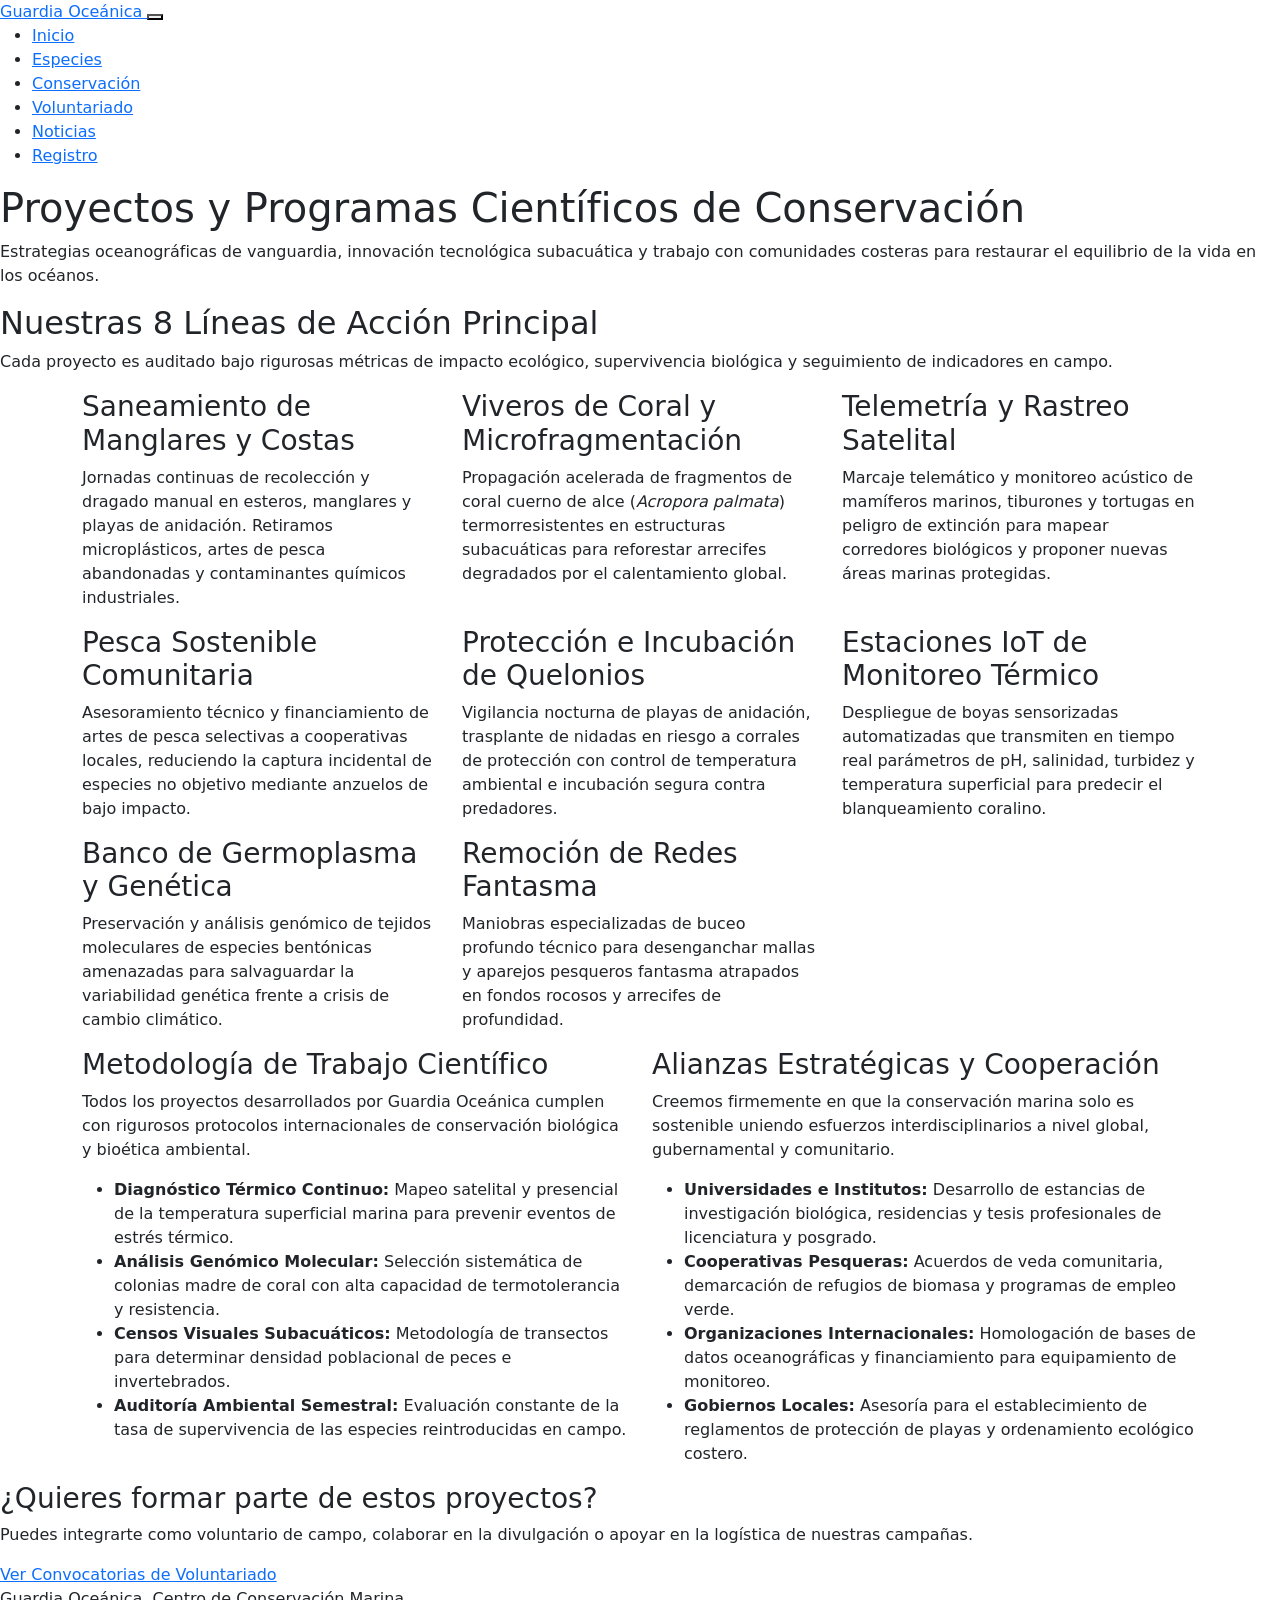
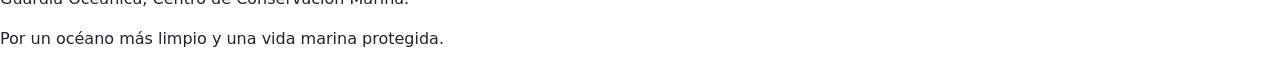
==== conservacion.html @ fd7225d6 "se agregaron las imágenes faltantes, se le dio estilos a la pagina de contacto y se agregaron los ht" ====
<!DOCTYPE html>
<html lang="es">
    <head>
        <meta charset="UTF-8">
        <meta name="viewport" content="width=device-width, initial-scale=1">
        <title>Guardia Oceánica | Proyectos de Conservación</title>
        <link href="css/style3.css" rel="stylesheet">
        <link href="https://cdn.jsdelivr.net/npm/bootstrap@5.3.8/dist/css/bootstrap.min.css" rel="stylesheet">
    </head>
    <body>

        <nav class="barra-navegacion">
            <div class="contenedor-navegacion">
                <a class="enlace-marca-sitio" href="index.html">
                    Guardia Oceánica
                </a>

                <button class="boton-abrir-menu" type="button" aria-label="Abrir menú de navegación">
                    <span class="icono-menu-navegacion"></span>
                </button>

                <div class="contenedor-menu-navegacion" id="menuNavegacion">
                    <ul class="lista-enlaces-navegacion">
                        <li class="elemento-lista-navegacion">
                            <a class="enlace-navegacion" href="index.html">Inicio</a>
                        </li>
                        <li class="elemento-lista-navegacion">
                            <a class="enlace-navegacion" href="especies.html">Especies</a>
                        </li>
                        <li class="elemento-lista-navegacion">
                            <a class="enlace-navegacion" href="conservacion.html" aria-current="page">Conservación</a>
                        </li>
                        <li class="elemento-lista-navegacion">
                            <a class="enlace-navegacion" href="voluntariado.html">Voluntariado</a>
                        </li>
                        <li class="elemento-lista-navegacion">
                            <a class="enlace-navegacion" href="noticias.html">Noticias</a>
                        </li>
                        <li class="elemento-lista-navegacion">
                            <a class="enlace-navegacion" href="contacto.html">Registro</a>
                        </li>
                    </ul>
                </div>
            </div>
        </nav>

        <header class="cabecera-pagina">
            <div class="contenedor-cabecera">
                <h1 class="titulo-pagina">
                    Proyectos y Programas Científicos de Conservación
                </h1>
                <p class="descripcion-pagina">
                    Estrategias oceanográficas de vanguardia, innovación tecnológica subacuática y trabajo con comunidades costeras para restaurar el equilibrio de la vida en los océanos.
                </p>
            </div>
        </header>

        <main class="contenido-principal">
            <div class="contenedor-contenido">
                <section class="seccion-lineas-accion">
                    <h2 class="titulo-lineas-accion">
                        Nuestras 8 Líneas de Acción Principal
                    </h2>
                    <p class="descripcion-lineas-accion">
                        Cada proyecto es auditado bajo rigurosas métricas de impacto ecológico, supervivencia biológica y seguimiento de indicadores en campo.
                    </p>

                    <div class="container">
                        <div class="rejilla-proyectos-conservacion row">

                            <div class="elemento-rejilla-proyectos col-12 col-md-6 col-lg-4">
                                <article class="tarjeta-proyecto-conservacion">
                                    <div class="contenido-tarjeta-proyecto">
                                        <h3 class="titulo-proyecto-conservacion">
                                            Saneamiento de Manglares y Costas
                                        </h3>
                                        <p class="descripcion-proyecto-conservacion">
                                            Jornadas continuas de recolección y dragado manual en esteros, manglares y playas de anidación. Retiramos microplásticos, artes de pesca abandonadas y contaminantes químicos industriales.
                                        </p>
                                    </div>
                                </article>
                            </div>

                            <div class="elemento-rejilla-proyectos col-12 col-md-6 col-lg-4">
                                <article class="tarjeta-proyecto-conservacion">
                                    <div class="contenido-tarjeta-proyecto">
                                        <h3 class="titulo-proyecto-conservacion">
                                            Viveros de Coral y Microfragmentación
                                        </h3>
                                        <p class="descripcion-proyecto-conservacion">
                                            Propagación acelerada de fragmentos de coral cuerno de alce (<em>Acropora palmata</em>) termorresistentes en estructuras subacuáticas para reforestar arrecifes degradados por el calentamiento global.
                                        </p>
                                    </div>
                                </article>
                            </div>

                            <div class="elemento-rejilla-proyectos col-12 col-md-6 col-lg-4">
                                <article class="tarjeta-proyecto-conservacion">
                                    <div class="contenido-tarjeta-proyecto">
                                        <h3 class="titulo-proyecto-conservacion">
                                            Telemetría y Rastreo Satelital
                                        </h3>
                                        <p class="descripcion-proyecto-conservacion">
                                            Marcaje telemático y monitoreo acústico de mamíferos marinos, tiburones y tortugas en peligro de extinción para mapear corredores biológicos y proponer nuevas áreas marinas protegidas.
                                        </p>
                                    </div>
                                </article>
                            </div>

                            <div class="elemento-rejilla-proyectos col-12 col-md-6 col-lg-4">
                                <article class="tarjeta-proyecto-conservacion">
                                    <div class="contenido-tarjeta-proyecto">
                                        <h3 class="titulo-proyecto-conservacion">
                                            Pesca Sostenible Comunitaria
                                        </h3>
                                        <p class="descripcion-proyecto-conservacion">
                                            Asesoramiento técnico y financiamiento de artes de pesca selectivas a cooperativas locales, reduciendo la captura incidental de especies no objetivo mediante anzuelos de bajo impacto.
                                        </p>
                                    </div>
                                </article>
                            </div>

                            <div class="elemento-rejilla-proyectos col-12 col-md-6 col-lg-4">
                                <article class="tarjeta-proyecto-conservacion">
                                    <div class="contenido-tarjeta-proyecto">
                                        <h3 class="titulo-proyecto-conservacion">
                                            Protección e Incubación de Quelonios
                                        </h3>
                                        <p class="descripcion-proyecto-conservacion">
                                            Vigilancia nocturna de playas de anidación, trasplante de nidadas en riesgo a corrales de protección con control de temperatura ambiental e incubación segura contra predadores.
                                        </p>
                                    </div>
                                </article>
                            </div>

                            <div class="elemento-rejilla-proyectos col-12 col-md-6 col-lg-4">
                                <article class="tarjeta-proyecto-conservacion">
                                    <div class="contenido-tarjeta-proyecto">
                                        <h3 class="titulo-proyecto-conservacion">
                                            Estaciones IoT de Monitoreo Térmico
                                        </h3>
                                        <p class="descripcion-proyecto-conservacion">
                                            Despliegue de boyas sensorizadas automatizadas que transmiten en tiempo real parámetros de pH, salinidad, turbidez y temperatura superficial para predecir el blanqueamiento coralino.
                                        </p>
                                    </div>
                                </article>
                            </div>

                            <div class="elemento-rejilla-proyectos col-12 col-md-6 col-lg-4">
                                <article class="tarjeta-proyecto-conservacion">
                                    <div class="contenido-tarjeta-proyecto">
                                        <h3 class="titulo-proyecto-conservacion">
                                            Banco de Germoplasma y Genética
                                        </h3>
                                        <p class="descripcion-proyecto-conservacion">
                                            Preservación y análisis genómico de tejidos moleculares de especies bentónicas amenazadas para salvaguardar la variabilidad genética frente a crisis de cambio climático.
                                        </p>
                                    </div>
                                </article>
                            </div>

                            <div class="elemento-rejilla-proyectos col-12 col-md-6 col-lg-4">
                                <article class="tarjeta-proyecto-conservacion">
                                    <div class="contenido-tarjeta-proyecto">
                                        <h3 class="titulo-proyecto-conservacion">
                                            Remoción de Redes Fantasma
                                        </h3>
                                        <p class="descripcion-proyecto-conservacion">
                                            Maniobras especializadas de buceo profundo técnico para desenganchar mallas y aparejos pesqueros fantasma atrapados en fondos rocosos y arrecifes de profundidad.
                                        </p>
                                    </div>
                                </article>
                            </div>

                        </div>
                    </div>
                </section>

                <section class="seccion-metodologia-alianzas">
                    <div class="container">
                        <div class="row">

                            <div class="col-12 col-lg-6">
                                <article class="apartado-metodologia-cientifica">
                                    <h3 class="titulo-metodologia-cientifica">
                                        Metodología de Trabajo Científico
                                    </h3>

                                    <p class="descripcion-metodologia-cientifica">
                                        Todos los proyectos desarrollados por Guardia Oceánica cumplen con rigurosos protocolos internacionales de conservación biológica y bioética ambiental.
                                    </p>

                                    <ul class="lista-metodos-cientificos">
                                        <li class="elemento-metodo-cientifico">
                                            <strong>Diagnóstico Térmico Continuo:</strong>
                                            Mapeo satelital y presencial de la temperatura superficial marina para prevenir eventos de estrés térmico.
                                        </li>
                                        <li class="elemento-metodo-cientifico">
                                            <strong>Análisis Genómico Molecular:</strong>
                                            Selección sistemática de colonias madre de coral con alta capacidad de termotolerancia y resistencia.
                                        </li>
                                        <li class="elemento-metodo-cientifico">
                                            <strong>Censos Visuales Subacuáticos:</strong>
                                            Metodología de transectos para determinar densidad poblacional de peces e invertebrados.
                                        </li>
                                        <li class="elemento-metodo-cientifico">
                                            <strong>Auditoría Ambiental Semestral:</strong>
                                            Evaluación constante de la tasa de supervivencia de las especies reintroducidas en campo.
                                        </li>
                                    </ul>
                                </article>
                            </div>

                            <div class="col-12 col-lg-6">
                                <article class="apartado-alianzas-estrategicas">
                                    <h3 class="titulo-alianzas-estrategicas">
                                        Alianzas Estratégicas y Cooperación
                                    </h3>

                                    <p class="descripcion-alianzas-estrategicas">
                                        Creemos firmemente en que la conservación marina solo es sostenible uniendo esfuerzos interdisciplinarios a nivel global, gubernamental y comunitario.
                                    </p>

                                    <ul class="lista-alianzas">
                                        <li class="elemento-alianza">
                                            <strong>Universidades e Institutos:</strong>
                                            Desarrollo de estancias de investigación biológica, residencias y tesis profesionales de licenciatura y posgrado.
                                        </li>
                                        <li class="elemento-alianza">
                                            <strong>Cooperativas Pesqueras:</strong>
                                            Acuerdos de veda comunitaria, demarcación de refugios de biomasa y programas de empleo verde.
                                        </li>
                                        <li class="elemento-alianza">
                                            <strong>Organizaciones Internacionales:</strong>
                                            Homologación de bases de datos oceanográficas y financiamiento para equipamiento de monitoreo.
                                        </li>
                                        <li class="elemento-alianza">
                                            <strong>Gobiernos Locales:</strong>
                                            Asesoría para el establecimiento de reglamentos de protección de playas y ordenamiento ecológico costero.
                                        </li>
                                    </ul>
                                </article>
                            </div>

                        </div>
                    </div>
                </section>

                <section class="seccion-invitacion-voluntariado">
                    <h3 class="titulo-invitacion-voluntariado">
                        ¿Quieres formar parte de estos proyectos?
                    </h3>
                    <p class="descripcion-invitacion-voluntariado">
                        Puedes integrarte como voluntario de campo, colaborar en la divulgación o apoyar en la logística de nuestras campañas.
                    </p>
                    <a class="enlace-convocatorias-voluntariado" href="voluntariado.html">
                        Ver Convocatorias de Voluntariado
                    </a>
                </section>

            </div>
        </main>

        <footer class="pie-pagina">
            <div class="contenedor-pie-pagina">
                <p class="nombre-institucion">
                    Guardia Oceánica, Centro de Conservación Marina.
                </p>
                <p class="mensaje-conservacion">
                    Por un océano más limpio y una vida marina protegida.
                </p>
            </div>
        </footer>

    </body>
</html>
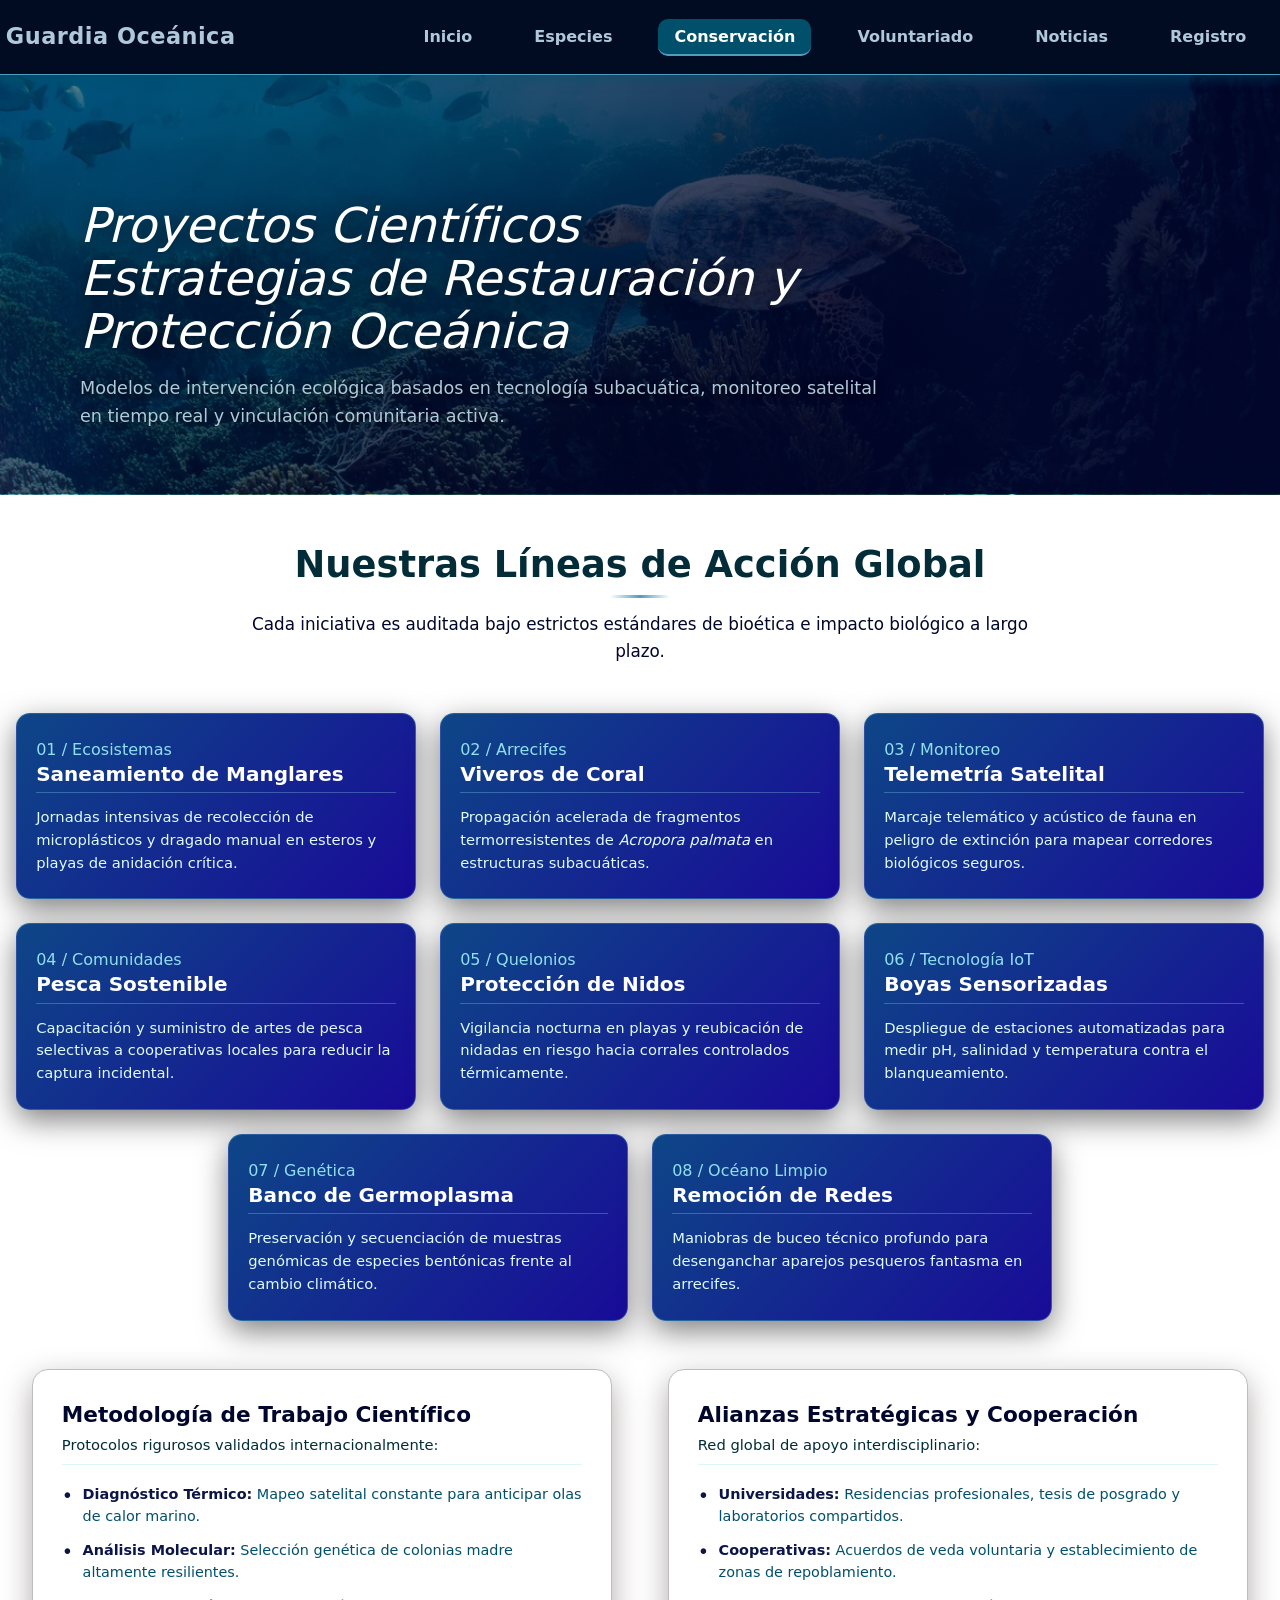
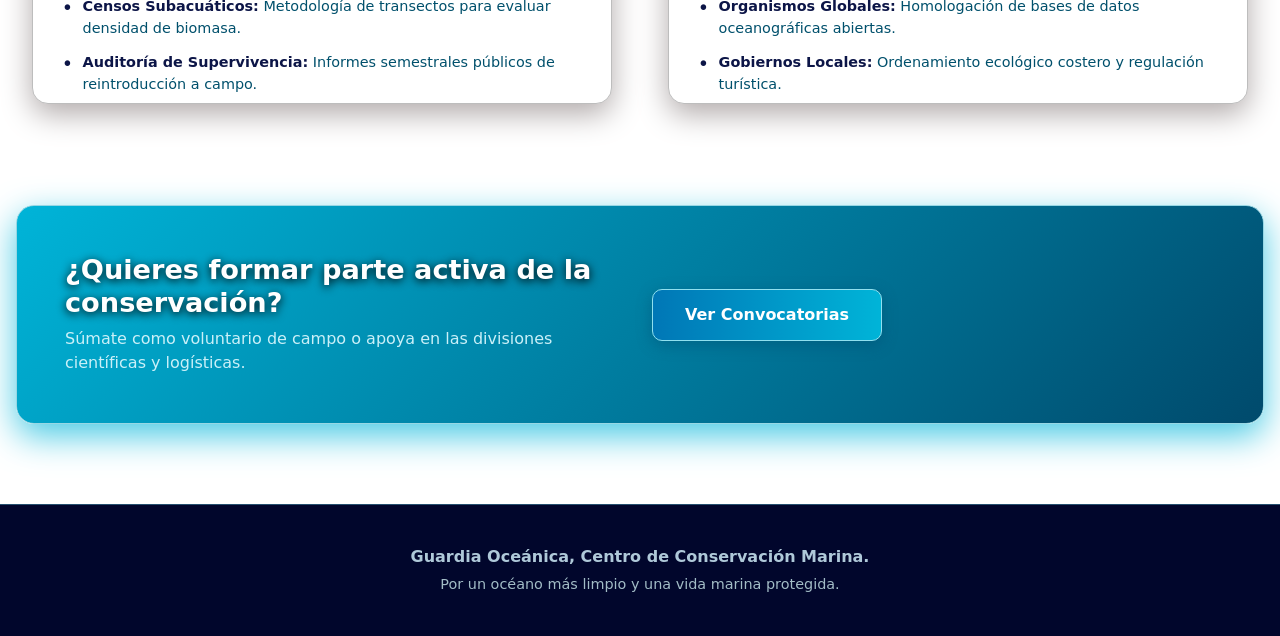
==== commit c60da649: "se realizo el diseño de el html de conservacion con si respectivo archivo style3.css" ====
--- a/conservacion.html
+++ b/conservacion.html
@@ -11,7 +11,7 @@
 
         <nav class="barra-navegacion">
             <div class="contenedor-navegacion">
-                <a class="enlace-marca-sitio" href="index.html">
+                <a class="nombre-sitio" href="index.html">
                     Guardia Oceánica
                 </a>
 
@@ -20,23 +20,23 @@
                 </button>
 
                 <div class="contenedor-menu-navegacion" id="menuNavegacion">
-                    <ul class="lista-enlaces-navegacion">
-                        <li class="elemento-lista-navegacion">
+                    <ul class="lista-menu">
+                        <li class="elemento-menu">
                             <a class="enlace-navegacion" href="index.html">Inicio</a>
                         </li>
-                        <li class="elemento-lista-navegacion">
+                        <li class="elemento-menu">
                             <a class="enlace-navegacion" href="especies.html">Especies</a>
                         </li>
-                        <li class="elemento-lista-navegacion">
+                        <li class="elemento-menu">
                             <a class="enlace-navegacion" href="conservacion.html" aria-current="page">Conservación</a>
                         </li>
-                        <li class="elemento-lista-navegacion">
+                        <li class="elemento-menu">
                             <a class="enlace-navegacion" href="voluntariado.html">Voluntariado</a>
                         </li>
-                        <li class="elemento-lista-navegacion">
+                        <li class="elemento-menu">
                             <a class="enlace-navegacion" href="noticias.html">Noticias</a>
                         </li>
-                        <li class="elemento-lista-navegacion">
+                        <li class="elemento-menu">
                             <a class="enlace-navegacion" href="contacto.html">Registro</a>
                         </li>
                     </ul>
@@ -46,231 +46,184 @@
 
         <header class="cabecera-pagina">
             <div class="contenedor-cabecera">
+                <spay class="titulo-pagina">
+                    Proyectos Científicos
+                </spay>
                 <h1 class="titulo-pagina">
-                    Proyectos y Programas Científicos de Conservación
+                    Estrategias de Restauración y Protección Oceánica
                 </h1>
                 <p class="descripcion-pagina">
-                    Estrategias oceanográficas de vanguardia, innovación tecnológica subacuática y trabajo con comunidades costeras para restaurar el equilibrio de la vida en los océanos.
+                    Modelos de intervención ecológica basados en tecnología subacuática, monitoreo satelital en tiempo real y vinculación comunitaria activa.
                 </p>
             </div>
         </header>
 
         <main class="contenido-principal">
-            <div class="contenedor-contenido">
-                <section class="seccion-lineas-accion">
-                    <h2 class="titulo-lineas-accion">
-                        Nuestras 8 Líneas de Acción Principal
-                    </h2>
+            <section class="seccion-lineas-accion mb-5">
+                <div class="text-center mb-5">
+                    <h2 class="titulo-lineas-accion">Nuestras Líneas de Acción Global</h2>
                     <p class="descripcion-lineas-accion">
-                        Cada proyecto es auditado bajo rigurosas métricas de impacto ecológico, supervivencia biológica y seguimiento de indicadores en campo.
+                        Cada iniciativa es auditada bajo estrictos estándares de bioética e impacto biológico a largo plazo.
                     </p>
-
-                    <div class="container">
-                        <div class="rejilla-proyectos-conservacion row">
-
-                            <div class="elemento-rejilla-proyectos col-12 col-md-6 col-lg-4">
-                                <article class="tarjeta-proyecto-conservacion">
-                                    <div class="contenido-tarjeta-proyecto">
-                                        <h3 class="titulo-proyecto-conservacion">
-                                            Saneamiento de Manglares y Costas
-                                        </h3>
-                                        <p class="descripcion-proyecto-conservacion">
-                                            Jornadas continuas de recolección y dragado manual en esteros, manglares y playas de anidación. Retiramos microplásticos, artes de pesca abandonadas y contaminantes químicos industriales.
-                                        </p>
-                                    </div>
-                                </article>
-                            </div>
-
-                            <div class="elemento-rejilla-proyectos col-12 col-md-6 col-lg-4">
-                                <article class="tarjeta-proyecto-conservacion">
-                                    <div class="contenido-tarjeta-proyecto">
-                                        <h3 class="titulo-proyecto-conservacion">
-                                            Viveros de Coral y Microfragmentación
-                                        </h3>
-                                        <p class="descripcion-proyecto-conservacion">
-                                            Propagación acelerada de fragmentos de coral cuerno de alce (<em>Acropora palmata</em>) termorresistentes en estructuras subacuáticas para reforestar arrecifes degradados por el calentamiento global.
-                                        </p>
-                                    </div>
-                                </article>
-                            </div>
-
-                            <div class="elemento-rejilla-proyectos col-12 col-md-6 col-lg-4">
-                                <article class="tarjeta-proyecto-conservacion">
-                                    <div class="contenido-tarjeta-proyecto">
-                                        <h3 class="titulo-proyecto-conservacion">
-                                            Telemetría y Rastreo Satelital
-                                        </h3>
-                                        <p class="descripcion-proyecto-conservacion">
-                                            Marcaje telemático y monitoreo acústico de mamíferos marinos, tiburones y tortugas en peligro de extinción para mapear corredores biológicos y proponer nuevas áreas marinas protegidas.
-                                        </p>
-                                    </div>
-                                </article>
-                            </div>
-
-                            <div class="elemento-rejilla-proyectos col-12 col-md-6 col-lg-4">
-                                <article class="tarjeta-proyecto-conservacion">
-                                    <div class="contenido-tarjeta-proyecto">
-                                        <h3 class="titulo-proyecto-conservacion">
-                                            Pesca Sostenible Comunitaria
-                                        </h3>
-                                        <p class="descripcion-proyecto-conservacion">
-                                            Asesoramiento técnico y financiamiento de artes de pesca selectivas a cooperativas locales, reduciendo la captura incidental de especies no objetivo mediante anzuelos de bajo impacto.
-                                        </p>
-                                    </div>
-                                </article>
-                            </div>
-
-                            <div class="elemento-rejilla-proyectos col-12 col-md-6 col-lg-4">
-                                <article class="tarjeta-proyecto-conservacion">
-                                    <div class="contenido-tarjeta-proyecto">
-                                        <h3 class="titulo-proyecto-conservacion">
-                                            Protección e Incubación de Quelonios
-                                        </h3>
-                                        <p class="descripcion-proyecto-conservacion">
-                                            Vigilancia nocturna de playas de anidación, trasplante de nidadas en riesgo a corrales de protección con control de temperatura ambiental e incubación segura contra predadores.
-                                        </p>
-                                    </div>
-                                </article>
-                            </div>
-
-                            <div class="elemento-rejilla-proyectos col-12 col-md-6 col-lg-4">
-                                <article class="tarjeta-proyecto-conservacion">
-                                    <div class="contenido-tarjeta-proyecto">
-                                        <h3 class="titulo-proyecto-conservacion">
-                                            Estaciones IoT de Monitoreo Térmico
-                                        </h3>
-                                        <p class="descripcion-proyecto-conservacion">
-                                            Despliegue de boyas sensorizadas automatizadas que transmiten en tiempo real parámetros de pH, salinidad, turbidez y temperatura superficial para predecir el blanqueamiento coralino.
-                                        </p>
-                                    </div>
-                                </article>
-                            </div>
-
-                            <div class="elemento-rejilla-proyectos col-12 col-md-6 col-lg-4">
-                                <article class="tarjeta-proyecto-conservacion">
-                                    <div class="contenido-tarjeta-proyecto">
-                                        <h3 class="titulo-proyecto-conservacion">
-                                            Banco de Germoplasma y Genética
-                                        </h3>
-                                        <p class="descripcion-proyecto-conservacion">
-                                            Preservación y análisis genómico de tejidos moleculares de especies bentónicas amenazadas para salvaguardar la variabilidad genética frente a crisis de cambio climático.
-                                        </p>
-                                    </div>
-                                </article>
-                            </div>
-
-                            <div class="elemento-rejilla-proyectos col-12 col-md-6 col-lg-4">
-                                <article class="tarjeta-proyecto-conservacion">
-                                    <div class="contenido-tarjeta-proyecto">
-                                        <h3 class="titulo-proyecto-conservacion">
-                                            Remoción de Redes Fantasma
-                                        </h3>
-                                        <p class="descripcion-proyecto-conservacion">
-                                            Maniobras especializadas de buceo profundo técnico para desenganchar mallas y aparejos pesqueros fantasma atrapados en fondos rocosos y arrecifes de profundidad.
-                                        </p>
-                                    </div>
-                                </article>
-                            </div>
-
+                </div>
+
+                <div class="row g-4 justify-content-center">
+                    
+                    <div class="col-12 col-md-6 col-lg-4">
+                        <article class="tarjeta-proyecto-conservacion">
+                            <div class="ti1-indicador">01 / Ecosistemas</div>
+                            <h3 class="titulo-proyecto-conservacion">Saneamiento de Manglares</h3>
+                            <p class="descripcion-proyecto-conservacion">
+                                Jornadas intensivas de recolección de microplásticos y dragado manual en esteros y playas de anidación crítica.
+                            </p>
+                        </article>
+                    </div>
+
+                    <div class="col-12 col-md-6 col-lg-4">
+                        <article class="tarjeta-proyecto-conservacion">
+                            <div class="ti1-indicador">02 / Arrecifes</div>
+                            <h3 class="titulo-proyecto-conservacion">Viveros de Coral</h3>
+                            <p class="descripcion-proyecto-conservacion">
+                                Propagación acelerada de fragmentos termorresistentes de <em>Acropora palmata</em> en estructuras subacuáticas.
+                            </p>
+                        </article>
+                    </div>
+
+                    <div class="col-12 col-md-6 col-lg-4">
+                        <article class="tarjeta-proyecto-conservacion">
+                            <div class="ti1-indicador">03 / Monitoreo</div>
+                            <h3 class="titulo-proyecto-conservacion">Telemetría Satelital</h3>
+                            <p class="descripcion-proyecto-conservacion">
+                                Marcaje telemático y acústico de fauna en peligro de extinción para mapear corredores biológicos seguros.
+                            </p>
+                        </article>
+                    </div>
+
+                    <div class="col-12 col-md-6 col-lg-4">
+                        <article class="tarjeta-proyecto-conservacion">
+                            <div class="ti1-indicador">04 / Comunidades</div>
+                            <h3 class="titulo-proyecto-conservacion">Pesca Sostenible</h3>
+                            <p class="descripcion-proyecto-conservacion">
+                                Capacitación y suministro de artes de pesca selectivas a cooperativas locales para reducir la captura incidental.
+                            </p>
+                        </article>
+                    </div>
+
+                    <div class="col-12 col-md-6 col-lg-4">
+                        <article class="tarjeta-proyecto-conservacion">
+                            <div class="ti1-indicador">05 / Quelonios</div>
+                            <h3 class="titulo-proyecto-conservacion">Protección de Nidos</h3>
+                            <p class="descripcion-proyecto-conservacion">
+                                Vigilancia nocturna en playas y reubicación de nidadas en riesgo hacia corrales controlados térmicamente.
+                            </p>
+                        </article>
+                    </div>
+
+                    <div class="col-12 col-md-6 col-lg-4">
+                        <article class="tarjeta-proyecto-conservacion">
+                            <div class="ti1-indicador">06 / Tecnología IoT</div>
+                            <h3 class="titulo-proyecto-conservacion">Boyas Sensorizadas</h3>
+                            <p class="descripcion-proyecto-conservacion">
+                                Despliegue de estaciones automatizadas para medir pH, salinidad y temperatura contra el blanqueamiento.
+                            </p>
+                        </article>
+                    </div>
+
+                    <div class="col-12 col-md-6 col-lg-4">
+                        <article class="tarjeta-proyecto-conservacion">
+                            <div class="ti1-indicador">07 / Genética</div>
+                            <h3 class="titulo-proyecto-conservacion">Banco de Germoplasma</h3>
+                            <p class="descripcion-proyecto-conservacion">
+                                Preservación y secuenciación de muestras genómicas de especies bentónicas frente al cambio climático.
+                            </p>
+                        </article>
+                    </div>
+
+                    <div class="col-12 col-md-6 col-lg-4">
+                        <article class="tarjeta-proyecto-conservacion">
+                            <div class="ti1-indicador">08 / Océano Limpio</div>
+                            <h3 class="titulo-proyecto-conservacion">Remoción de Redes</h3>
+                            <p class="descripcion-proyecto-conservacion">
+                                Maniobras de buceo técnico profundo para desenganchar aparejos pesqueros fantasma en arrecifes.
+                            </p>
+                        </article>
+                    </div>
+
+                </div>
+            </section>
+
+            <section class="seccion-metodologia-alianzas mb-5">
+                <div class="row g-4">
+                    
+                    <div class="col-12 col-md-6">
+                        <div class="panel-cientifico">
+                            <h3 class="titulo-panel">Metodología de Trabajo Científico</h3>
+                            <p class="subtitulo-panel">Protocolos rigurosos validados internacionalmente:</p>
+                            
+                            <ul class="lista-detallada">
+                                <li>
+                                    <strong>Diagnóstico Térmico:</strong> Mapeo satelital constante para anticipar olas de calor marino.
+                                </li>
+                                <li>
+                                    <strong>Análisis Molecular:</strong> Selección genética de colonias madre altamente resilientes.
+                                </li>
+                                <li>
+                                    <strong>Censos Subacuáticos:</strong> Metodología de transectos para evaluar densidad de biomasa.
+                                </li>
+                                <li>
+                                    <strong>Auditoría de Supervivencia:</strong> Informes semestrales públicos de reintroducción a campo.
+                                </li>
+                            </ul>
                         </div>
                     </div>
-                </section>
-
-                <section class="seccion-metodologia-alianzas">
-                    <div class="container">
-                        <div class="row">
-
-                            <div class="col-12 col-lg-6">
-                                <article class="apartado-metodologia-cientifica">
-                                    <h3 class="titulo-metodologia-cientifica">
-                                        Metodología de Trabajo Científico
-                                    </h3>
-
-                                    <p class="descripcion-metodologia-cientifica">
-                                        Todos los proyectos desarrollados por Guardia Oceánica cumplen con rigurosos protocolos internacionales de conservación biológica y bioética ambiental.
-                                    </p>
-
-                                    <ul class="lista-metodos-cientificos">
-                                        <li class="elemento-metodo-cientifico">
-                                            <strong>Diagnóstico Térmico Continuo:</strong>
-                                            Mapeo satelital y presencial de la temperatura superficial marina para prevenir eventos de estrés térmico.
-                                        </li>
-                                        <li class="elemento-metodo-cientifico">
-                                            <strong>Análisis Genómico Molecular:</strong>
-                                            Selección sistemática de colonias madre de coral con alta capacidad de termotolerancia y resistencia.
-                                        </li>
-                                        <li class="elemento-metodo-cientifico">
-                                            <strong>Censos Visuales Subacuáticos:</strong>
-                                            Metodología de transectos para determinar densidad poblacional de peces e invertebrados.
-                                        </li>
-                                        <li class="elemento-metodo-cientifico">
-                                            <strong>Auditoría Ambiental Semestral:</strong>
-                                            Evaluación constante de la tasa de supervivencia de las especies reintroducidas en campo.
-                                        </li>
-                                    </ul>
-                                </article>
-                            </div>
-
-                            <div class="col-12 col-lg-6">
-                                <article class="apartado-alianzas-estrategicas">
-                                    <h3 class="titulo-alianzas-estrategicas">
-                                        Alianzas Estratégicas y Cooperación
-                                    </h3>
-
-                                    <p class="descripcion-alianzas-estrategicas">
-                                        Creemos firmemente en que la conservación marina solo es sostenible uniendo esfuerzos interdisciplinarios a nivel global, gubernamental y comunitario.
-                                    </p>
-
-                                    <ul class="lista-alianzas">
-                                        <li class="elemento-alianza">
-                                            <strong>Universidades e Institutos:</strong>
-                                            Desarrollo de estancias de investigación biológica, residencias y tesis profesionales de licenciatura y posgrado.
-                                        </li>
-                                        <li class="elemento-alianza">
-                                            <strong>Cooperativas Pesqueras:</strong>
-                                            Acuerdos de veda comunitaria, demarcación de refugios de biomasa y programas de empleo verde.
-                                        </li>
-                                        <li class="elemento-alianza">
-                                            <strong>Organizaciones Internacionales:</strong>
-                                            Homologación de bases de datos oceanográficas y financiamiento para equipamiento de monitoreo.
-                                        </li>
-                                        <li class="elemento-alianza">
-                                            <strong>Gobiernos Locales:</strong>
-                                            Asesoría para el establecimiento de reglamentos de protección de playas y ordenamiento ecológico costero.
-                                        </li>
-                                    </ul>
-                                </article>
-                            </div>
-
+
+                    <div class="col-12 col-md-6">
+                        <div class="panel-cientifico">
+                            <h3 class="titulo-panel">Alianzas Estratégicas y Cooperación</h3>
+                            <p class="subtitulo-panel">Red global de apoyo interdisciplinario:</p>
+                            
+                            <ul class="lista-detallada">
+                                <li>
+                                    <strong>Universidades:</strong> Residencias profesionales, tesis de posgrado y laboratorios compartidos.
+                                </li>
+                                <li>
+                                    <strong>Cooperativas:</strong> Acuerdos de veda voluntaria y establecimiento de zonas de repoblamiento.
+                                </li>
+                                <li>
+                                    <strong>Organismos Globales:</strong> Homologación de bases de datos oceanográficas abiertas.
+                                </li>
+                                <li>
+                                    <strong>Gobiernos Locales:</strong> Ordenamiento ecológico costero y regulación turística.
+                                </li>
+                            </ul>
                         </div>
                     </div>
-                </section>
-
-                <section class="seccion-invitacion-voluntariado">
-                    <h3 class="titulo-invitacion-voluntariado">
-                        ¿Quieres formar parte de estos proyectos?
-                    </h3>
-                    <p class="descripcion-invitacion-voluntariado">
-                        Puedes integrarte como voluntario de campo, colaborar en la divulgación o apoyar en la logística de nuestras campañas.
-                    </p>
-                    <a class="enlace-convocatorias-voluntariado" href="voluntariado.html">
-                        Ver Convocatorias de Voluntariado
-                    </a>
-                </section>
-
-            </div>
+
+                </div>
+            </section>
+
+            <section class="sec-vol">
+                <div class="row align-items-center">
+                    <div class="col-12 col-md-6">
+                        <h3 class="titulo-vol">¿Quieres formar parte activa de la conservación?</h3>
+                        <p class="texto-vol">Súmate como voluntario de campo o apoya en las divisiones científicas y logísticas.</p>
+                    </div>
+                    <div class="col-12 col-md-6">
+                        <a href="voluntariado.html" class="btn-cta-pro">Ver Convocatorias</a>
+                    </div>
+                </div>
+            </section>
+
+
         </main>
 
         <footer class="pie-pagina">
-            <div class="contenedor-pie-pagina">
-                <p class="nombre-institucion">
-                    Guardia Oceánica, Centro de Conservación Marina.
-                </p>
-                <p class="mensaje-conservacion">
-                    Por un océano más limpio y una vida marina protegida.
-                </p>
+            <div class="container text-center">
+                <p class="nombre-institucion">Guardia Oceánica, Centro de Conservación Marina.</p>
+                <p class="mensaje-conservacion">Por un océano más limpio y una vida marina protegida.</p>
             </div>
         </footer>
 
+
     </body>
 </html>
--- a/css/style3.css
+++ b/css/style3.css
@@ -0,0 +1,333 @@
+:root {
+    --azul-abisal:       #022C38;
+    --azul-oceano:       #00506C;
+    --azul-cian:         #4E9DBE;
+    --azul-hielo:        #AFC9D9;
+    --gris-azulado:      #A2BCC6;
+    --blanco:            #FFFFFF;
+    --fondo-pagina-oscu: #01062C;
+    --fuente-principal: 'Segoe UI', Roboto, Helvetica, Arial, sans-serif;
+}
+
+body {
+    background-color: var(--fondo-pagina-oscu);
+    font-family: var(--fuente-principal);
+    color: var(--blanco);
+    margin: 0;
+    padding: 0;
+}
+
+.barra-navegacion {
+    position: fixed;
+    top: 0;
+    left: 0;
+    right: 0;
+    z-index: 1000;
+    background-color: #010b22;
+    backdrop-filter: blur(10px);
+    border-bottom: 1px solid #4E9DBE;
+    box-shadow: 0 6px 10px rgba(0, 80, 108, 0.4);
+}
+
+.contenedor-navegacion {
+    width: 100%;
+    max-width: 1200px;
+    margin: auto;
+    padding: 0.8rem 1rem;
+    display: flex;
+    justify-content: center;
+    align-items: center;
+    gap: 10rem;
+}
+
+.nombre-sitio {
+    color: #AFC9D9;
+    font-size: 1.4rem;
+    font-weight: 750;
+    text-decoration: none;
+    letter-spacing: 0.5px;
+    display: flex;
+    align-items: center;
+    white-space: nowrap;
+}
+
+.lista-menu {
+    list-style: none !important;
+    display: flex;
+    align-items: center;
+    gap: 30px;
+    margin: 7px;
+    padding: 5px;
+}
+
+.enlace-navegacion {
+    color: #AFC9D9;
+    text-decoration: none;
+    font-size: 1rem;
+    font-weight: 600;
+    padding: 0.5rem 1rem;
+    border-radius: 10px;
+    transition: all 0.3s ease;
+    white-space: nowrap;
+}
+
+.enlace-navegacion:hover, .enlace-navegacion[aria-current="page"] {
+    background-color: #00506C;
+    color: #FFFFFF;
+    border-bottom: 2px solid #4E9DBE;
+    cursor: pointer;
+}
+
+.boton-abrir-menu {
+    display: none !important;
+}
+
+.encabezado-pagina {
+    padding-top: 100px;
+}
+
+.cabecera-pagina {
+    background: 
+        linear-gradient(135deg, rgba(1, 6, 44, 0.35) 0%, rgba(1, 6, 44, 0.85) 65%, rgba(1, 6, 44, 0.98) 100%),
+        url('../img/oceano.webp');
+    background-size: cover;
+    background-position: center;
+    background-repeat: no-repeat;
+    min-height: 55vh;
+    display: flex;
+    flex-direction: column;
+    justify-content: flex-end;
+    align-items: flex-start;
+    padding: 8rem 5rem 4rem 5rem;
+    position: relative;
+    border-bottom: 1px solid rgba(78, 157, 190, 0.25);
+}
+
+.contenedor-cabecera {
+    max-width: 800px;
+}
+
+.titulo-pagina {
+    font-size: 3rem;
+    font-weight: 400;
+    font-style: italic;
+    color: #FFFFFF;
+    margin-bottom: 1rem;
+    line-height: 1.1;
+    text-shadow: 0 4px 20px rgba(0, 0, 0, 0.7);
+}
+
+.descripcion-pagina {
+    font-size: 1.1rem;
+    color: var(--azul-hielo);
+    line-height: 1.6;
+    font-weight: 300;
+    text-shadow: 0 2px 10px rgba(0, 0, 0, 0.7);
+    margin: 0;
+}
+
+.contenido-principal {
+    padding: 3rem 1rem;
+}
+
+.titulo-lineas-accion {
+    text-align: center;
+    color: var(--azul-abisal);
+    font-size: 2.3rem;
+    font-weight: 700;
+    margin-bottom: 0.8rem;
+    position: relative;
+}
+
+.titulo-lineas-accion::after {
+    content: "";
+    display: block;
+    width: 60px;
+    height: 3px;
+    background: linear-gradient(90deg, transparent, var(--azul-cian), transparent);
+    margin: 0.5rem auto 0 auto;
+    border-radius: 2px;
+}
+
+.descripcion-lineas-accion {
+    color: var(--fondo-pagina-oscu);
+    font-size: 1.05rem;
+    text-align: center;
+    max-width: 800px;
+    margin: 0 auto 3rem auto;
+    line-height: 1.6;
+    font-weight: 300;
+}
+
+.tarjeta-proyecto-conservacion {
+    background: linear-gradient(135deg, #0e4687 0%, #190b98 100%);
+    backdrop-filter: blur(12px);
+    -webkit-backdrop-filter: blur(12px);
+    border: 1px solid rgba(78, 157, 190, 0.4);
+    border-radius: 14px;
+    padding: 1.5rem 1.2rem;
+    height: 100%;
+    box-shadow: 0 10px 30px rgba(0, 0, 0, 0.5);
+    transition: all 0.35s ease;
+    display: flex;
+    flex-direction: column;
+    justify-content: space-between;
+    position: relative;
+    overflow: hidden;
+}
+
+.tarjeta-proyecto-conservacion:hover {
+    transform: translateY(-6px);
+    border-color: #90e0ef;
+    box-shadow: 0 15px 35px #00b4d8;
+    background: linear-gradient(135deg, #057cbc 0%, #1945b4 100%);
+}
+
+.ti1-indicador {
+    color: #90e0ef;
+    font-weight: 500;
+}
+
+.titulo-proyecto-conservacion {
+    color: #FFFFFF;
+    font-size: 1.25rem;
+    font-weight: 650;
+    margin-bottom: 0.8rem;
+    border-bottom: 1.5px solid rgba(144, 224, 239, 0.3);
+    padding-bottom: 0.4rem;
+    text-align: left;
+}
+
+.descripcion-proyecto-conservacion {
+    color: #e0fbfc;
+    font-size: 0.92rem;
+    line-height: 1.55;
+    margin: 0;
+    font-weight: 300;
+    text-align: left;
+}
+
+.panel-cientifico {
+    background-color: #FFFFFF;
+    padding: 4rem 1rem;
+    margin-top: 2rem;
+    border: 1px solid #bdbdbd;
+    border-radius: 16px;
+    padding: 2rem 1.8rem;
+    max-width: 580px;
+    margin: auto;
+    height: 90%;
+    box-shadow: 0 10px 30px rgb(177, 170, 170);
+    position: relative;
+    overflow: hidden;
+}
+
+.titulo-panel {
+    color: var(--fondo-pagina-oscu);
+    font-size: 1.35rem;
+    font-weight: 700;
+    margin-bottom: 0.4rem;
+}
+
+.subtitulo-panel {
+    color: var(--azul-abisal);
+    font-size: 0.92rem;
+    margin-bottom: 1.2rem;
+    font-weight: 400;
+    border-bottom: 1px solid rgba(144, 224, 239, 0.3);
+    padding-bottom: 0.5rem;
+}
+
+.lista-detallada {
+    list-style: none;
+    padding: 0;
+    margin: 0;
+}
+
+.lista-detallada li {
+    color: var(--azul-oceano);
+    font-size: 0.9rem;
+    line-height: 1.5;
+    margin-bottom: 0.8rem;
+    position: relative;
+    padding-left: 1.3rem;
+}
+
+.lista-detallada li::before {
+    content: "•";
+    color: #0c1547;
+    font-size: 1.2rem;
+    position: absolute;
+    left: 0;
+    top: -2px;
+}
+
+.lista-detallada strong {
+    color: #0c1547;
+    font-weight: 600;
+}
+
+.sec-vol {
+    background: linear-gradient(135deg, #00b4d8 0%, #004a6c 100%);
+    backdrop-filter: blur(12px);
+    -webkit-backdrop-filter: blur(12px);
+    border: 1px solid #97d7e4;
+    border-radius: 18px;
+    padding: 3rem;
+    margin: 4rem 0 2rem 0;
+    box-shadow: 0 12px 35px #48cae4;
+}
+
+.titulo-vol {
+    color: #FFFFFF;
+    font-size: 1.7rem;
+    font-weight: 700;
+    margin-bottom: 0.5rem;
+    text-shadow: 0 2px 10px black;
+}
+
+.texto-vol {
+    color: #caf0f8;
+    font-size: 1rem;
+    font-weight: 300;
+    margin: 0;
+}
+
+.btn-cta-pro {
+    display: inline-block;
+    background: linear-gradient(90deg, #0077b6 0%, #00b4d8 100%);
+    color: #FFFFFF;
+    text-decoration: none;
+    font-weight: 650;
+    padding: 0.8rem 2rem;
+    border-radius: 10px;
+    border: 1px solid #90e0ef;
+    transition: all 0.3s ease;
+    box-shadow: 0 4px 15px #004a6c6f;
+}
+
+.btn-cta-pro:hover {
+    background: linear-gradient(90deg, #00b4d8 0%, #0077b6 100%);
+    transform: translateY(-3px);
+    box-shadow: 0 6px 20px #0380c9b3;
+    color: #FFFFFF;
+}
+
+.pie-pagina {
+    background-color: var(--fondo-pagina-oscu);
+    color: var(--gris-azulado);
+    border-top: 1px solid #40849f93;
+    padding: 2.5rem 1rem;
+    text-align: center;
+}
+
+.nombre-institucion {
+    color: var(--azul-hielo);
+    font-weight: 700;
+    margin-bottom: 0.3rem;
+}
+
+.mensaje-conservacion {
+    margin: 0;
+    font-size: 0.9rem;
+}   
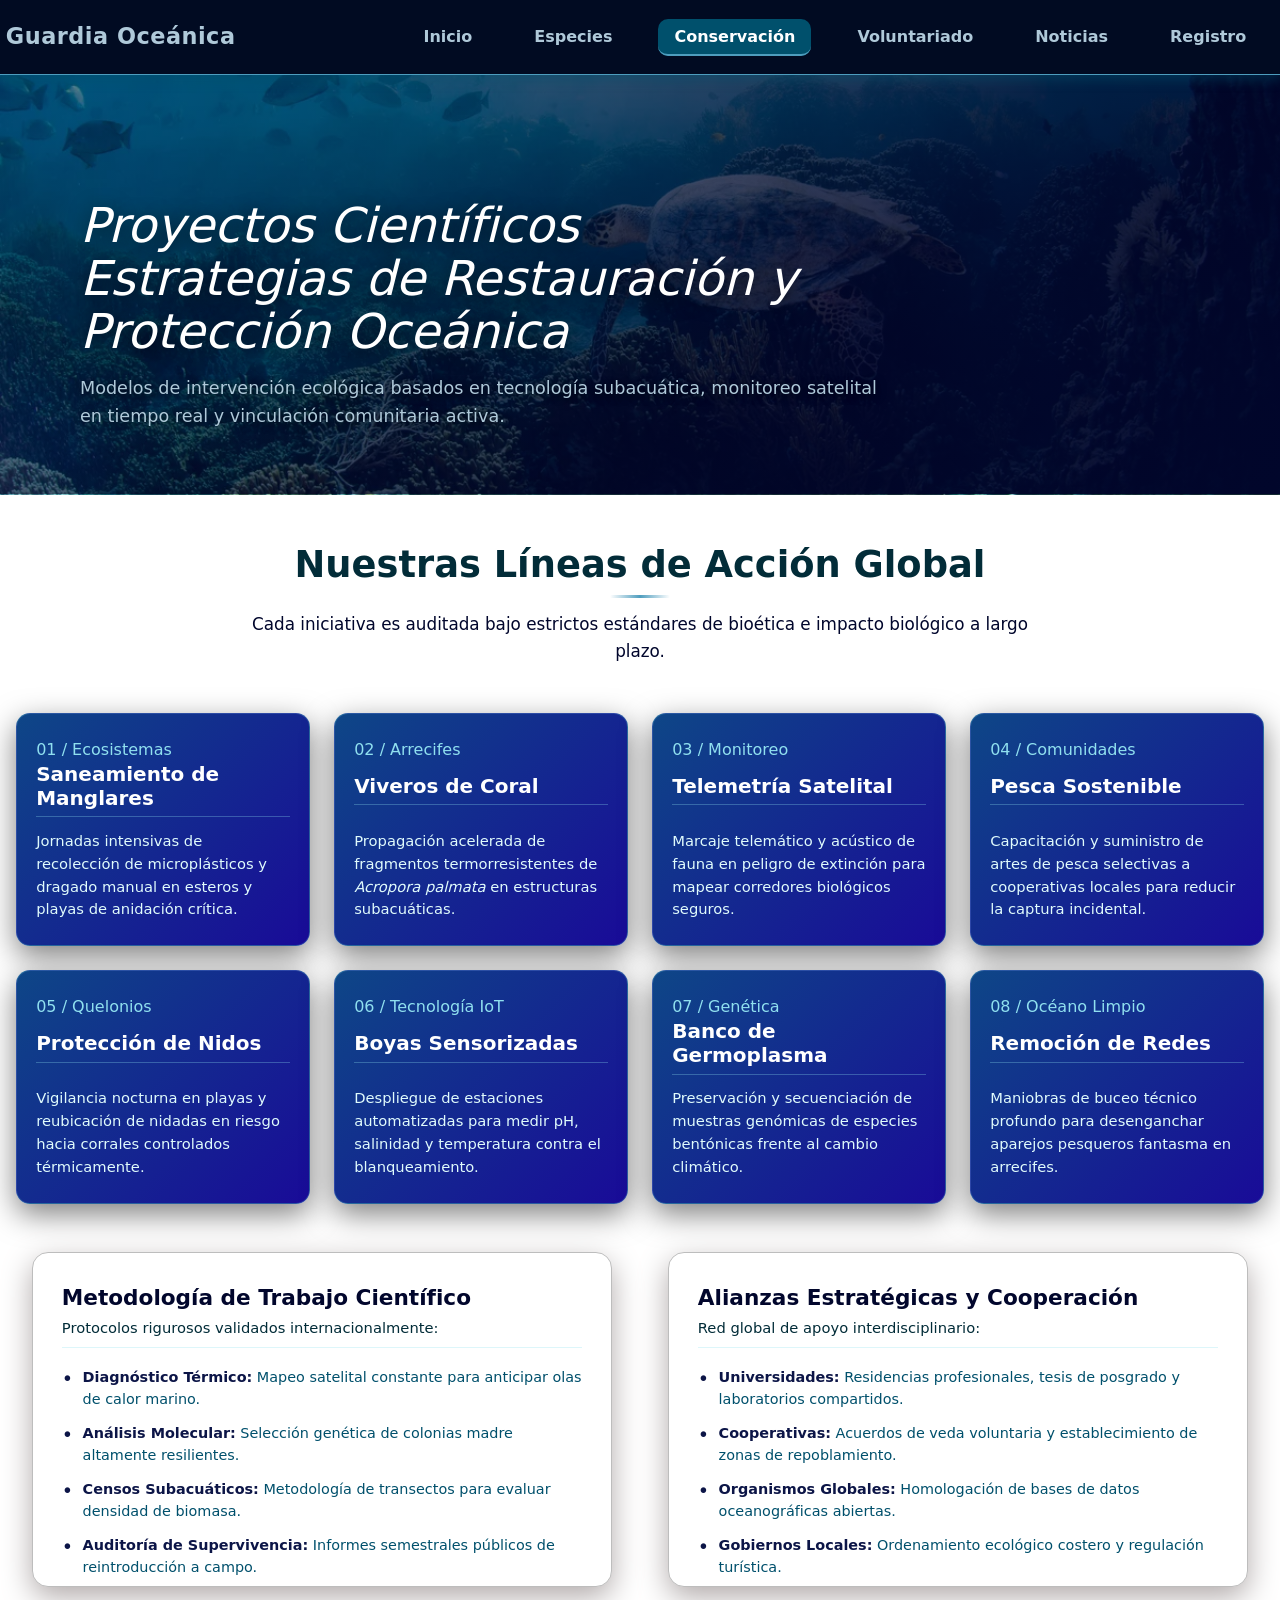
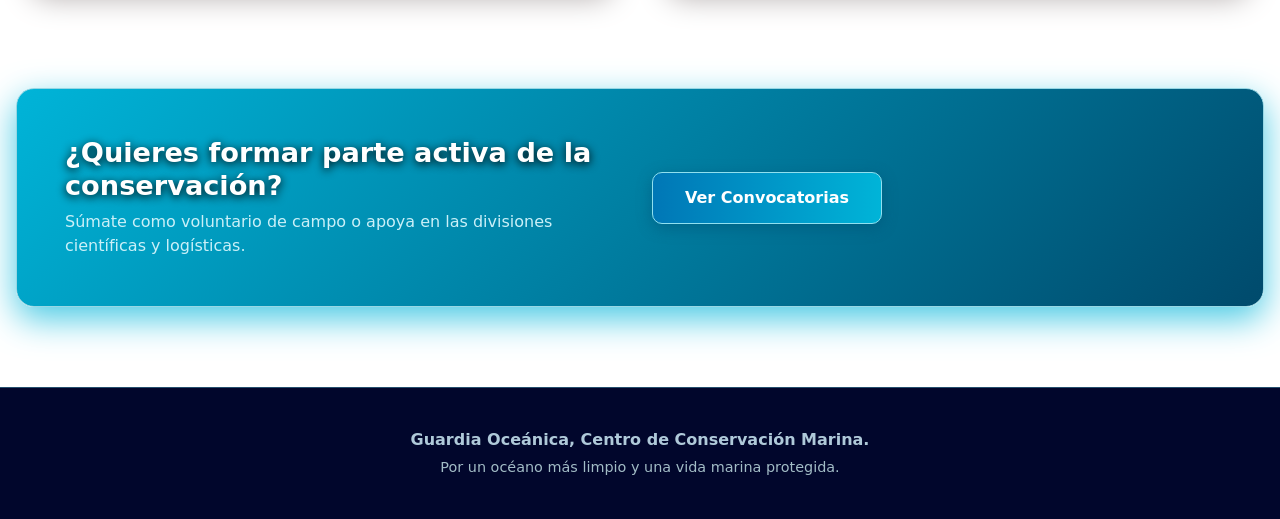
==== commit f212609c: "se cambio la parte de especies ya que las tarjetas ya que mostraban la imagen y el texto al mismo ti" ====
--- a/conservacion.html
+++ b/conservacion.html
@@ -69,7 +69,7 @@
 
                 <div class="row g-4 justify-content-center">
                     
-                    <div class="col-12 col-md-6 col-lg-4">
+                    <div class="col-12 col-md-6 col-lg-3">
                         <article class="tarjeta-proyecto-conservacion">
                             <div class="ti1-indicador">01 / Ecosistemas</div>
                             <h3 class="titulo-proyecto-conservacion">Saneamiento de Manglares</h3>
@@ -79,7 +79,7 @@
                         </article>
                     </div>
 
-                    <div class="col-12 col-md-6 col-lg-4">
+                    <div class="col-12 col-md-6 col-lg-3">
                         <article class="tarjeta-proyecto-conservacion">
                             <div class="ti1-indicador">02 / Arrecifes</div>
                             <h3 class="titulo-proyecto-conservacion">Viveros de Coral</h3>
@@ -89,7 +89,7 @@
                         </article>
                     </div>
 
-                    <div class="col-12 col-md-6 col-lg-4">
+                    <div class="col-12 col-md-6 col-lg-3">
                         <article class="tarjeta-proyecto-conservacion">
                             <div class="ti1-indicador">03 / Monitoreo</div>
                             <h3 class="titulo-proyecto-conservacion">Telemetría Satelital</h3>
@@ -99,7 +99,7 @@
                         </article>
                     </div>
 
-                    <div class="col-12 col-md-6 col-lg-4">
+                    <div class="col-12 col-md-6 col-lg-3">
                         <article class="tarjeta-proyecto-conservacion">
                             <div class="ti1-indicador">04 / Comunidades</div>
                             <h3 class="titulo-proyecto-conservacion">Pesca Sostenible</h3>
@@ -109,7 +109,7 @@
                         </article>
                     </div>
 
-                    <div class="col-12 col-md-6 col-lg-4">
+                    <div class="col-12 col-md-6 col-lg-3">
                         <article class="tarjeta-proyecto-conservacion">
                             <div class="ti1-indicador">05 / Quelonios</div>
                             <h3 class="titulo-proyecto-conservacion">Protección de Nidos</h3>
@@ -119,7 +119,7 @@
                         </article>
                     </div>
 
-                    <div class="col-12 col-md-6 col-lg-4">
+                    <div class="col-12 col-md-6 col-lg-3">
                         <article class="tarjeta-proyecto-conservacion">
                             <div class="ti1-indicador">06 / Tecnología IoT</div>
                             <h3 class="titulo-proyecto-conservacion">Boyas Sensorizadas</h3>
@@ -129,7 +129,7 @@
                         </article>
                     </div>
 
-                    <div class="col-12 col-md-6 col-lg-4">
+                    <div class="col-12 col-md-6 col-lg-3">
                         <article class="tarjeta-proyecto-conservacion">
                             <div class="ti1-indicador">07 / Genética</div>
                             <h3 class="titulo-proyecto-conservacion">Banco de Germoplasma</h3>
@@ -139,7 +139,7 @@
                         </article>
                     </div>
 
-                    <div class="col-12 col-md-6 col-lg-4">
+                    <div class="col-12 col-md-6 col-lg-3">
                         <article class="tarjeta-proyecto-conservacion">
                             <div class="ti1-indicador">08 / Océano Limpio</div>
                             <h3 class="titulo-proyecto-conservacion">Remoción de Redes</h3>
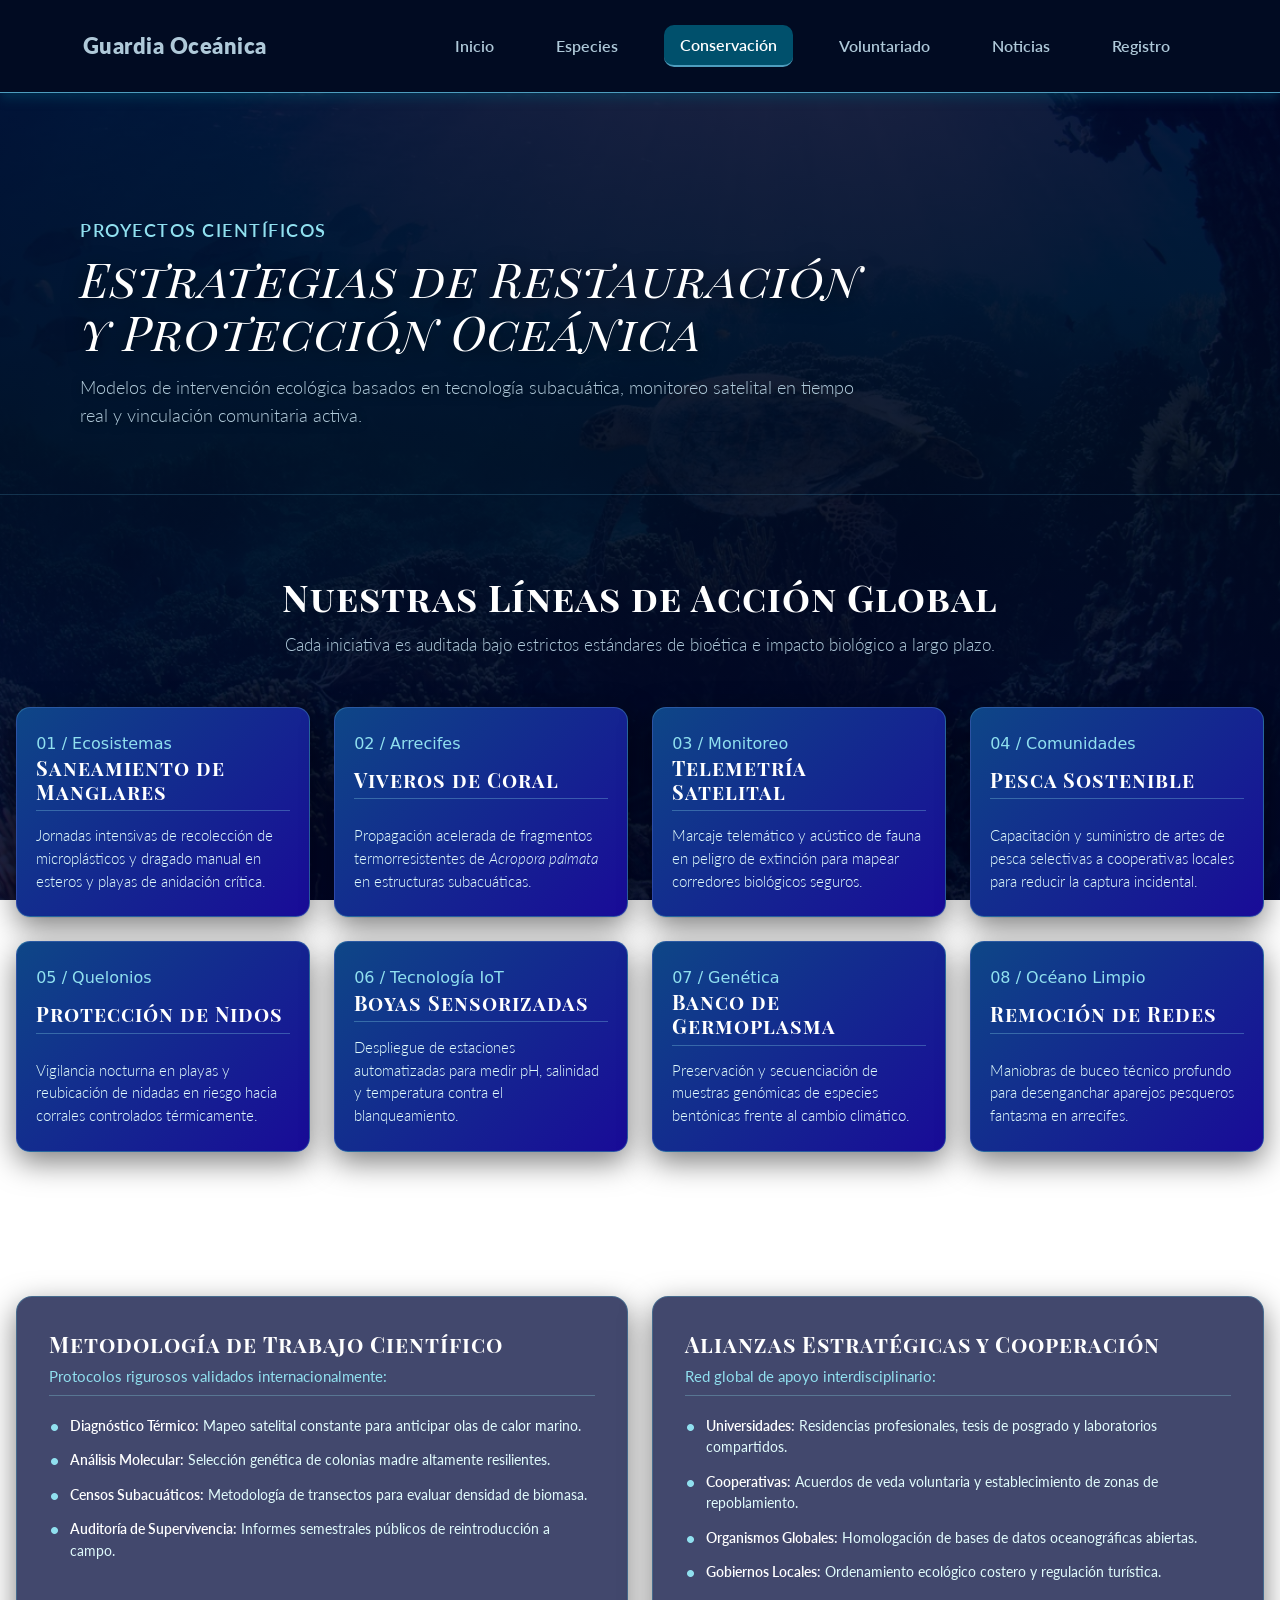
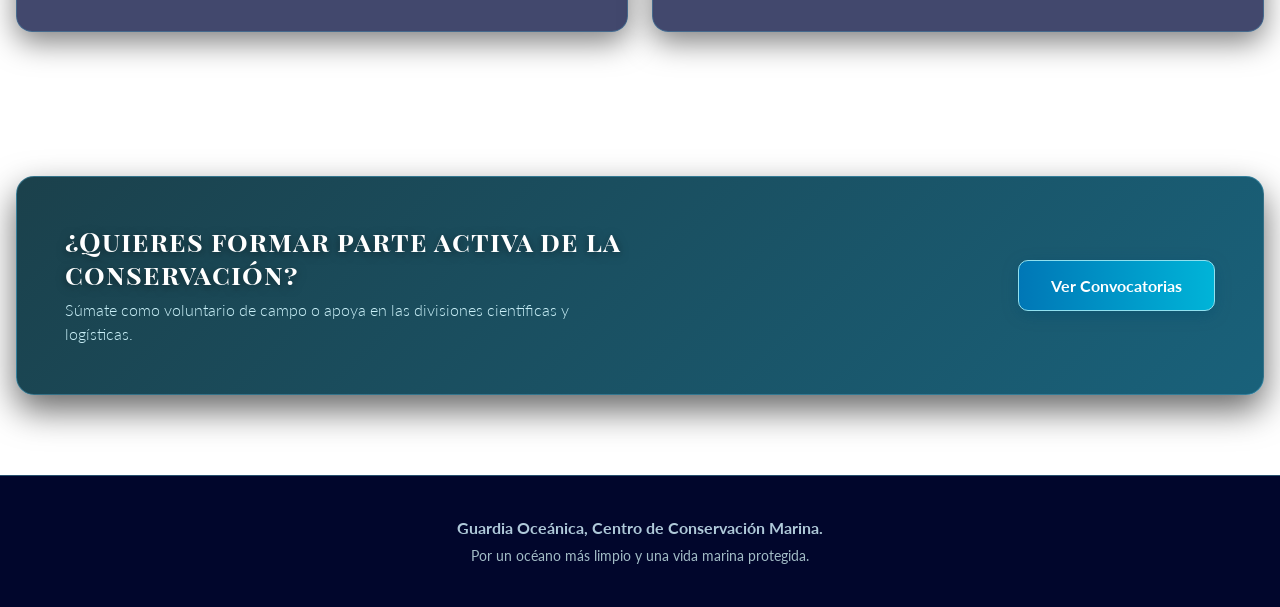
==== commit 5202f3e2: "Se cambiaron colores de algunos gtml de algunas tajetas, tambien se le agrego que de fono del alguno" ====
--- a/conservacion.html
+++ b/conservacion.html
@@ -9,46 +9,46 @@
     </head>
     <body>
 
-        <nav class="barra-navegacion">
+        <div class="barra-navegacion">
             <div class="contenedor-navegacion">
                 <a class="nombre-sitio" href="index.html">
                     Guardia Oceánica
                 </a>
 
-                <button class="boton-abrir-menu" type="button" aria-label="Abrir menú de navegación">
+                <div class="boton-abrir-menu">
                     <span class="icono-menu-navegacion"></span>
-                </button>
+                </div>
 
                 <div class="contenedor-menu-navegacion" id="menuNavegacion">
-                    <ul class="lista-menu">
-                        <li class="elemento-menu">
+                    <div class="lista-menu">
+                        <div class="elemento-menu">
                             <a class="enlace-navegacion" href="index.html">Inicio</a>
-                        </li>
-                        <li class="elemento-menu">
+                        </div>
+                        <div class="elemento-menu">
                             <a class="enlace-navegacion" href="especies.html">Especies</a>
-                        </li>
-                        <li class="elemento-menu">
+                        </div>
+                        <div class="elemento-menu">
                             <a class="enlace-navegacion" href="conservacion.html" aria-current="page">Conservación</a>
-                        </li>
-                        <li class="elemento-menu">
+                        </div>
+                        <div class="elemento-menu">
                             <a class="enlace-navegacion" href="voluntariado.html">Voluntariado</a>
-                        </li>
-                        <li class="elemento-menu">
+                        </div>
+                        <div class="elemento-menu">
                             <a class="enlace-navegacion" href="noticias.html">Noticias</a>
-                        </li>
-                        <li class="elemento-menu">
+                        </div>
+                        <div class="elemento-menu">
                             <a class="enlace-navegacion" href="contacto.html">Registro</a>
-                        </li>
-                    </ul>
-                </div>
-            </div>
-        </nav>
-
-        <header class="cabecera-pagina">
+                        </div>
+                    </div>
+                </div>
+            </div>
+        </div>
+
+        <div class="cabecera-pagina">
             <div class="contenedor-cabecera">
-                <spay class="titulo-pagina">
+                <span class="subtitulo-cabecera">
                     Proyectos Científicos
-                </spay>
+                </span>
                 <h1 class="titulo-pagina">
                     Estrategias de Restauración y Protección Oceánica
                 </h1>
@@ -56,10 +56,13 @@
                     Modelos de intervención ecológica basados en tecnología subacuática, monitoreo satelital en tiempo real y vinculación comunitaria activa.
                 </p>
             </div>
-        </header>
-
-        <main class="contenido-principal">
-            <section class="seccion-lineas-accion mb-5">
+        </div>
+
+        <div class="fondo-pantalla-completa"></div>
+
+        <div class="contenido-principal">
+            
+            <div class="seccion-lineas-accion mb-5">
                 <div class="text-center mb-5">
                     <h2 class="titulo-lineas-accion">Nuestras Líneas de Acción Global</h2>
                     <p class="descripcion-lineas-accion">
@@ -70,90 +73,90 @@
                 <div class="row g-4 justify-content-center">
                     
                     <div class="col-12 col-md-6 col-lg-3">
-                        <article class="tarjeta-proyecto-conservacion">
+                        <div class="tarjeta-proyecto-conservacion">
                             <div class="ti1-indicador">01 / Ecosistemas</div>
                             <h3 class="titulo-proyecto-conservacion">Saneamiento de Manglares</h3>
                             <p class="descripcion-proyecto-conservacion">
                                 Jornadas intensivas de recolección de microplásticos y dragado manual en esteros y playas de anidación crítica.
                             </p>
-                        </article>
-                    </div>
-
-                    <div class="col-12 col-md-6 col-lg-3">
-                        <article class="tarjeta-proyecto-conservacion">
+                        </div>
+                    </div>
+
+                    <div class="col-12 col-md-6 col-lg-3">
+                        <div class="tarjeta-proyecto-conservacion">
                             <div class="ti1-indicador">02 / Arrecifes</div>
                             <h3 class="titulo-proyecto-conservacion">Viveros de Coral</h3>
                             <p class="descripcion-proyecto-conservacion">
                                 Propagación acelerada de fragmentos termorresistentes de <em>Acropora palmata</em> en estructuras subacuáticas.
                             </p>
-                        </article>
-                    </div>
-
-                    <div class="col-12 col-md-6 col-lg-3">
-                        <article class="tarjeta-proyecto-conservacion">
+                        </div>
+                    </div>
+
+                    <div class="col-12 col-md-6 col-lg-3">
+                        <div class="tarjeta-proyecto-conservacion">
                             <div class="ti1-indicador">03 / Monitoreo</div>
                             <h3 class="titulo-proyecto-conservacion">Telemetría Satelital</h3>
                             <p class="descripcion-proyecto-conservacion">
                                 Marcaje telemático y acústico de fauna en peligro de extinción para mapear corredores biológicos seguros.
                             </p>
-                        </article>
-                    </div>
-
-                    <div class="col-12 col-md-6 col-lg-3">
-                        <article class="tarjeta-proyecto-conservacion">
+                        </div>
+                    </div>
+
+                    <div class="col-12 col-md-6 col-lg-3">
+                        <div class="tarjeta-proyecto-conservacion">
                             <div class="ti1-indicador">04 / Comunidades</div>
                             <h3 class="titulo-proyecto-conservacion">Pesca Sostenible</h3>
                             <p class="descripcion-proyecto-conservacion">
                                 Capacitación y suministro de artes de pesca selectivas a cooperativas locales para reducir la captura incidental.
                             </p>
-                        </article>
-                    </div>
-
-                    <div class="col-12 col-md-6 col-lg-3">
-                        <article class="tarjeta-proyecto-conservacion">
+                        </div>
+                    </div>
+
+                    <div class="col-12 col-md-6 col-lg-3">
+                        <div class="tarjeta-proyecto-conservacion">
                             <div class="ti1-indicador">05 / Quelonios</div>
                             <h3 class="titulo-proyecto-conservacion">Protección de Nidos</h3>
                             <p class="descripcion-proyecto-conservacion">
                                 Vigilancia nocturna en playas y reubicación de nidadas en riesgo hacia corrales controlados térmicamente.
                             </p>
-                        </article>
-                    </div>
-
-                    <div class="col-12 col-md-6 col-lg-3">
-                        <article class="tarjeta-proyecto-conservacion">
+                        </div>
+                    </div>
+
+                    <div class="col-12 col-md-6 col-lg-3">
+                        <div class="tarjeta-proyecto-conservacion">
                             <div class="ti1-indicador">06 / Tecnología IoT</div>
                             <h3 class="titulo-proyecto-conservacion">Boyas Sensorizadas</h3>
                             <p class="descripcion-proyecto-conservacion">
                                 Despliegue de estaciones automatizadas para medir pH, salinidad y temperatura contra el blanqueamiento.
                             </p>
-                        </article>
-                    </div>
-
-                    <div class="col-12 col-md-6 col-lg-3">
-                        <article class="tarjeta-proyecto-conservacion">
+                        </div>
+                    </div>
+
+                    <div class="col-12 col-md-6 col-lg-3">
+                        <div class="tarjeta-proyecto-conservacion">
                             <div class="ti1-indicador">07 / Genética</div>
                             <h3 class="titulo-proyecto-conservacion">Banco de Germoplasma</h3>
                             <p class="descripcion-proyecto-conservacion">
                                 Preservación y secuenciación de muestras genómicas de especies bentónicas frente al cambio climático.
                             </p>
-                        </article>
-                    </div>
-
-                    <div class="col-12 col-md-6 col-lg-3">
-                        <article class="tarjeta-proyecto-conservacion">
+                        </div>
+                    </div>
+
+                    <div class="col-12 col-md-6 col-lg-3">
+                        <div class="tarjeta-proyecto-conservacion">
                             <div class="ti1-indicador">08 / Océano Limpio</div>
                             <h3 class="titulo-proyecto-conservacion">Remoción de Redes</h3>
                             <p class="descripcion-proyecto-conservacion">
                                 Maniobras de buceo técnico profundo para desenganchar aparejos pesqueros fantasma en arrecifes.
                             </p>
-                        </article>
-                    </div>
-
-                </div>
-            </section>
-
-            <section class="seccion-metodologia-alianzas mb-5">
-                <div class="row g-4">
+                        </div>
+                    </div>
+
+                </div>
+            </div>
+
+            <div class="seccion-metodologia-alianzas mb-5">
+                <div class="row g-4 justify-content-center">
                     
                     <div class="col-12 col-md-6">
                         <div class="panel-cientifico">
@@ -200,30 +203,28 @@
                     </div>
 
                 </div>
-            </section>
-
-            <section class="sec-vol">
+            </div>
+
+            <div class="sec-vol">
                 <div class="row align-items-center">
                     <div class="col-12 col-md-6">
                         <h3 class="titulo-vol">¿Quieres formar parte activa de la conservación?</h3>
                         <p class="texto-vol">Súmate como voluntario de campo o apoya en las divisiones científicas y logísticas.</p>
                     </div>
-                    <div class="col-12 col-md-6">
+                    <div class="col-12 col-md-6 text-md-end mt-3 mt-md-0">
                         <a href="voluntariado.html" class="btn-cta-pro">Ver Convocatorias</a>
                     </div>
                 </div>
-            </section>
-
-
-        </main>
-
-        <footer class="pie-pagina">
+            </div>
+
+        </div>
+
+        <div class="pie-pagina">
             <div class="container text-center">
                 <p class="nombre-institucion">Guardia Oceánica, Centro de Conservación Marina.</p>
                 <p class="mensaje-conservacion">Por un océano más limpio y una vida marina protegida.</p>
             </div>
-        </footer>
-
+        </div>
 
     </body>
 </html>
--- a/css/style3.css
+++ b/css/style3.css
@@ -1,17 +1,23 @@
+@import url('https://fonts.googleapis.com/css2?family=Lato:ital,wght@0,100;0,300;0,400;0,700;0,900;1,100;1,300;1,400;1,700;1,900&family=Playfair+Display+SC:ital,wght@0,400;0,700;0,900;1,400;1,700;1,900&display=swap');
+
 :root {
-    --azul-abisal:       #022C38;
-    --azul-oceano:       #00506C;
-    --azul-cian:         #4E9DBE;
-    --azul-hielo:        #AFC9D9;
-    --gris-azulado:      #A2BCC6;
-    --blanco:            #FFFFFF;
+    --azul-abisal: #022C38;
+    --azul-oceano: #00506C;
+    --azul-cian: #4E9DBE;
+    --azul-hielo: #AFC9D9;
+    --gris-azulado: #A2BCC6;
+    --blanco: #FFFFFF;
     --fondo-pagina-oscu: #01062C;
-    --fuente-principal: 'Segoe UI', Roboto, Helvetica, Arial, sans-serif;
+    --fuente-titulos: 'Playfair Display SC', serif;
+    --fuente-principal: 'Lato', sans-serif;
+}
+
+* {
+    box-sizing: border-box;
 }
 
 body {
     background-color: var(--fondo-pagina-oscu);
-    font-family: var(--fuente-principal);
     color: var(--blanco);
     margin: 0;
     padding: 0;
@@ -25,8 +31,9 @@
     z-index: 1000;
     background-color: #010b22;
     backdrop-filter: blur(10px);
+    -webkit-backdrop-filter: blur(10px);
     border-bottom: 1px solid #4E9DBE;
-    box-shadow: 0 6px 10px rgba(0, 80, 108, 0.4);
+    box-shadow: 0 6px 10px #00506c66;
 }
 
 .contenedor-navegacion {
@@ -69,9 +76,13 @@
     border-radius: 10px;
     transition: all 0.3s ease;
     white-space: nowrap;
-}
-
-.enlace-navegacion:hover, .enlace-navegacion[aria-current="page"] {
+    display: block;
+    position: relative;
+    z-index: 10;
+}
+
+.enlace-navegacion:hover, 
+.enlace-navegacion[aria-current="page"] {
     background-color: #00506C;
     color: #FFFFFF;
     border-bottom: 2px solid #4E9DBE;
@@ -82,17 +93,21 @@
     display: none !important;
 }
 
+h1, h2, h3, h4, h5, h6 {
+    font-family: var(--fuente-titulos);
+    letter-spacing: 1px;
+}
+
+p, span, a, button, label, li {
+    font-family: var(--fuente-principal);
+}
+
 .encabezado-pagina {
     padding-top: 100px;
 }
 
 .cabecera-pagina {
-    background: 
-        linear-gradient(135deg, rgba(1, 6, 44, 0.35) 0%, rgba(1, 6, 44, 0.85) 65%, rgba(1, 6, 44, 0.98) 100%),
-        url('../img/oceano.webp');
-    background-size: cover;
-    background-position: center;
-    background-repeat: no-repeat;
+    background: transparent;
     min-height: 55vh;
     display: flex;
     flex-direction: column;
@@ -100,11 +115,21 @@
     align-items: flex-start;
     padding: 8rem 5rem 4rem 5rem;
     position: relative;
-    border-bottom: 1px solid rgba(78, 157, 190, 0.25);
+    border-bottom: 1px solid #4e9dbe40;
 }
 
 .contenedor-cabecera {
     max-width: 800px;
+}
+
+.subtitulo-cabecera {
+    display: block;
+    font-size: 1.1rem;
+    color: #90e0ef;
+    margin-bottom: 0.5rem;
+    font-weight: 600;
+    text-transform: uppercase;
+    letter-spacing: 1.5px;
 }
 
 .titulo-pagina {
@@ -114,7 +139,7 @@
     color: #FFFFFF;
     margin-bottom: 1rem;
     line-height: 1.1;
-    text-shadow: 0 4px 20px rgba(0, 0, 0, 0.7);
+    text-shadow: 0 4px 20px #000000b3;
 }
 
 .descripcion-pagina {
@@ -122,35 +147,48 @@
     color: var(--azul-hielo);
     line-height: 1.6;
     font-weight: 300;
-    text-shadow: 0 2px 10px rgba(0, 0, 0, 0.7);
-    margin: 0;
+    text-shadow: 0 2px 10px #000000b3;
+    margin: 0;
+}
+
+.fondo-pantalla-completa {
+    position: fixed;
+    top: 0;
+    left: 0;
+    width: 100vw;
+    height: 100vh;
+    z-index: -1;
+    background: 
+        linear-gradient(180deg, #01062ce0 0%, #010b22ea 50%, #01062ce0 100%),
+        url('../img/oceano.webp');
+    background-size: cover;
+    background-position: center;
+    background-repeat: no-repeat;
 }
 
 .contenido-principal {
-    padding: 3rem 1rem;
+    position: relative;
+    z-index: 1;
+    padding: 5rem 1rem;
+    display: flex;
+    flex-direction: column;
+    gap: 6rem;
+}
+
+.seccion-lineas-accion {
+    width: 100%;
 }
 
 .titulo-lineas-accion {
     text-align: center;
-    color: var(--azul-abisal);
+    color: #FFFFFF;
     font-size: 2.3rem;
     font-weight: 700;
     margin-bottom: 0.8rem;
-    position: relative;
-}
-
-.titulo-lineas-accion::after {
-    content: "";
-    display: block;
-    width: 60px;
-    height: 3px;
-    background: linear-gradient(90deg, transparent, var(--azul-cian), transparent);
-    margin: 0.5rem auto 0 auto;
-    border-radius: 2px;
 }
 
 .descripcion-lineas-accion {
-    color: var(--fondo-pagina-oscu);
+    color: var(--azul-hielo);
     font-size: 1.05rem;
     text-align: center;
     max-width: 800px;
@@ -163,11 +201,11 @@
     background: linear-gradient(135deg, #0e4687 0%, #190b98 100%);
     backdrop-filter: blur(12px);
     -webkit-backdrop-filter: blur(12px);
-    border: 1px solid rgba(78, 157, 190, 0.4);
+    border: 1px solid #4e9dbe66;
     border-radius: 14px;
     padding: 1.5rem 1.2rem;
     height: 100%;
-    box-shadow: 0 10px 30px rgba(0, 0, 0, 0.5);
+    box-shadow: 0 10px 30px #00000080;
     transition: all 0.35s ease;
     display: flex;
     flex-direction: column;
@@ -193,7 +231,7 @@
     font-size: 1.25rem;
     font-weight: 650;
     margin-bottom: 0.8rem;
-    border-bottom: 1.5px solid rgba(144, 224, 239, 0.3);
+    border-bottom: 1.5px solid #90e0ef4d;
     padding-bottom: 0.4rem;
     text-align: left;
 }
@@ -207,34 +245,42 @@
     text-align: left;
 }
 
+.seccion-metodologia-alianzas {
+    width: 100%;
+}
+
 .panel-cientifico {
-    background-color: #FFFFFF;
-    padding: 4rem 1rem;
-    margin-top: 2rem;
-    border: 1px solid #bdbdbd;
+    background-color: #030b3dbf;
+    backdrop-filter: blur(12px);
+    -webkit-backdrop-filter: blur(12px);
+    border: 1px solid #4e9dbe66;
     border-radius: 16px;
-    padding: 2rem 1.8rem;
-    max-width: 580px;
-    margin: auto;
-    height: 90%;
-    box-shadow: 0 10px 30px rgb(177, 170, 170);
+    padding: 2.2rem 2rem;
+    height: 100%;
+    box-shadow: 0 10px 30px #00000080;
     position: relative;
     overflow: hidden;
+    transition: all 0.3s ease;
+}
+
+.panel-cientifico:hover {
+    border-color: #90e0ef;
+    box-shadow: 0 15px 35px #00b4d833;
 }
 
 .titulo-panel {
-    color: var(--fondo-pagina-oscu);
+    color: #FFFFFF;
     font-size: 1.35rem;
     font-weight: 700;
     margin-bottom: 0.4rem;
 }
 
 .subtitulo-panel {
-    color: var(--azul-abisal);
+    color: #90e0ef;
     font-size: 0.92rem;
     margin-bottom: 1.2rem;
     font-weight: 400;
-    border-bottom: 1px solid rgba(144, 224, 239, 0.3);
+    border-bottom: 1px solid #90e0ef4d;
     padding-bottom: 0.5rem;
 }
 
@@ -245,7 +291,7 @@
 }
 
 .lista-detallada li {
-    color: var(--azul-oceano);
+    color: #e0fbfc;
     font-size: 0.9rem;
     line-height: 1.5;
     margin-bottom: 0.8rem;
@@ -255,7 +301,7 @@
 
 .lista-detallada li::before {
     content: "•";
-    color: #0c1547;
+    color: #90e0ef;
     font-size: 1.2rem;
     position: absolute;
     left: 0;
@@ -263,19 +309,19 @@
 }
 
 .lista-detallada strong {
-    color: #0c1547;
+    color: #FFFFFF;
     font-weight: 600;
 }
 
 .sec-vol {
-    background: linear-gradient(135deg, #00b4d8 0%, #004a6c 100%);
-    backdrop-filter: blur(12px);
-    -webkit-backdrop-filter: blur(12px);
-    border: 1px solid #97d7e4;
+    background: linear-gradient(135deg, #022c38e6 0%, #00506ce6 100%);
+    backdrop-filter: blur(16px);
+    -webkit-backdrop-filter: blur(16px);
+    border: 1px solid #4e9dbe80;
     border-radius: 18px;
     padding: 3rem;
-    margin: 4rem 0 2rem 0;
-    box-shadow: 0 12px 35px #48cae4;
+    width: 100%;
+    box-shadow: 0 15px 35px #00000099;
 }
 
 .titulo-vol {
@@ -283,7 +329,7 @@
     font-size: 1.7rem;
     font-weight: 700;
     margin-bottom: 0.5rem;
-    text-shadow: 0 2px 10px black;
+    text-shadow: 0 2px 10px #00000080;
 }
 
 .texto-vol {
@@ -303,7 +349,7 @@
     border-radius: 10px;
     border: 1px solid #90e0ef;
     transition: all 0.3s ease;
-    box-shadow: 0 4px 15px #004a6c6f;
+    box-shadow: 0 4px 15px #004a6c6e;
 }
 
 .btn-cta-pro:hover {
@@ -319,6 +365,8 @@
     border-top: 1px solid #40849f93;
     padding: 2.5rem 1rem;
     text-align: center;
+    position: relative;
+    z-index: 1;
 }
 
 .nombre-institucion {
@@ -330,4 +378,4 @@
 .mensaje-conservacion {
     margin: 0;
     font-size: 0.9rem;
-}   +}
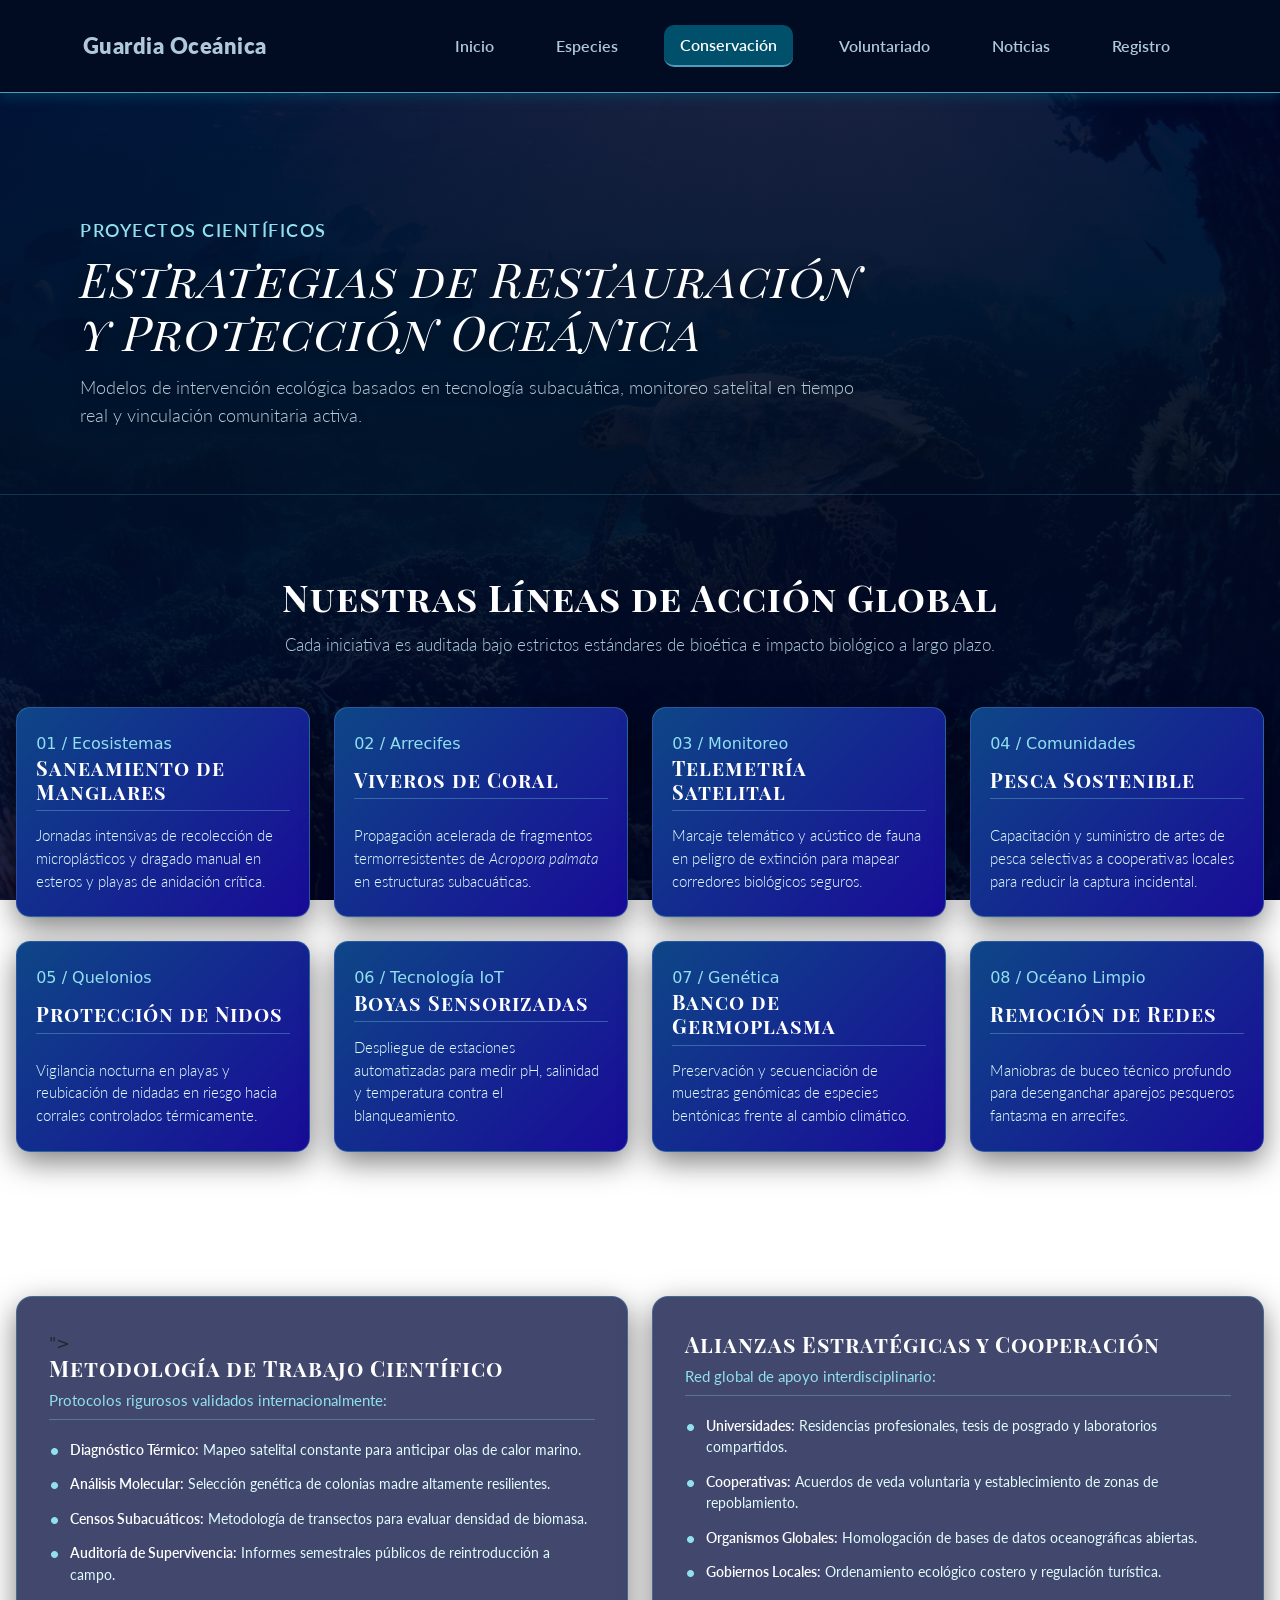
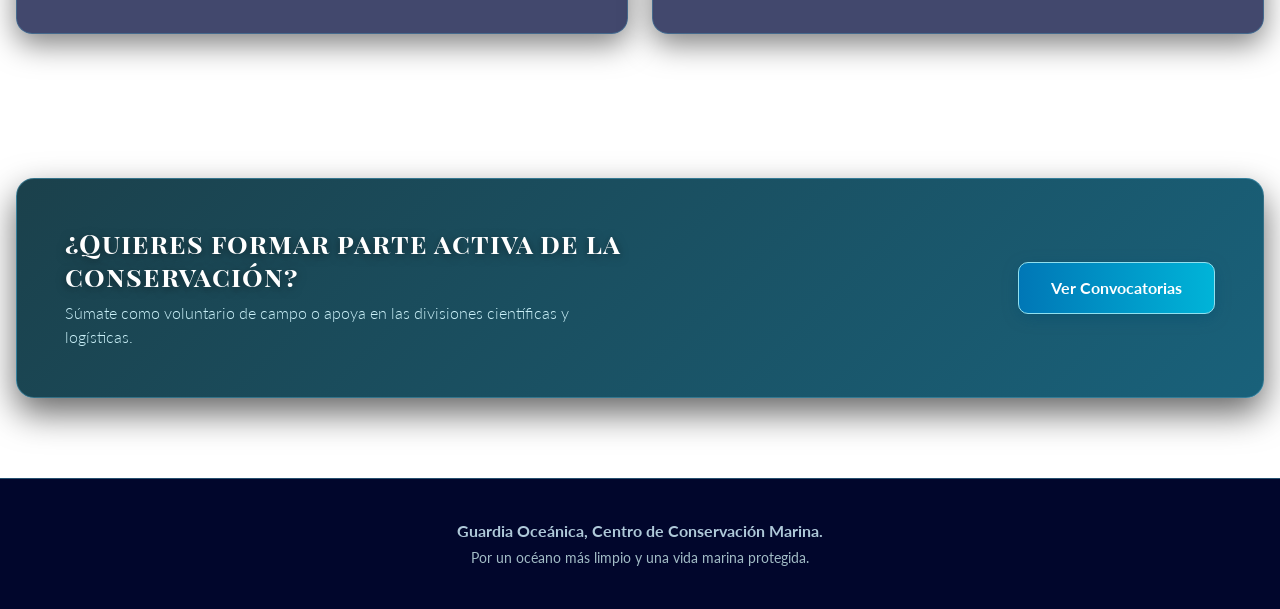
==== commit b8331827: "Se agregaron 2 tranciciones de AOS a el html de conservacion" ====
--- a/conservacion.html
+++ b/conservacion.html
@@ -6,6 +6,7 @@
         <title>Guardia Oceánica | Proyectos de Conservación</title>
         <link href="css/style3.css" rel="stylesheet">
         <link href="https://cdn.jsdelivr.net/npm/bootstrap@5.3.8/dist/css/bootstrap.min.css" rel="stylesheet">
+        <link href="https://unpkg.com/aos@2.3.1/dist/aos.css" rel="stylesheet">
     </head>
     <body>
 
@@ -73,7 +74,7 @@
                 <div class="row g-4 justify-content-center">
                     
                     <div class="col-12 col-md-6 col-lg-3">
-                        <div class="tarjeta-proyecto-conservacion">
+                        <div class="tarjeta-proyecto-conservacion" data-aos="fade-left">
                             <div class="ti1-indicador">01 / Ecosistemas</div>
                             <h3 class="titulo-proyecto-conservacion">Saneamiento de Manglares</h3>
                             <p class="descripcion-proyecto-conservacion">
@@ -83,7 +84,7 @@
                     </div>
 
                     <div class="col-12 col-md-6 col-lg-3">
-                        <div class="tarjeta-proyecto-conservacion">
+                        <div class="tarjeta-proyecto-conservacion" data-aos="fade-left">
                             <div class="ti1-indicador">02 / Arrecifes</div>
                             <h3 class="titulo-proyecto-conservacion">Viveros de Coral</h3>
                             <p class="descripcion-proyecto-conservacion">
@@ -93,7 +94,7 @@
                     </div>
 
                     <div class="col-12 col-md-6 col-lg-3">
-                        <div class="tarjeta-proyecto-conservacion">
+                        <div class="tarjeta-proyecto-conservacion" data-aos="fade-left">
                             <div class="ti1-indicador">03 / Monitoreo</div>
                             <h3 class="titulo-proyecto-conservacion">Telemetría Satelital</h3>
                             <p class="descripcion-proyecto-conservacion">
@@ -103,7 +104,7 @@
                     </div>
 
                     <div class="col-12 col-md-6 col-lg-3">
-                        <div class="tarjeta-proyecto-conservacion">
+                        <div class="tarjeta-proyecto-conservacion" data-aos="fade-left">
                             <div class="ti1-indicador">04 / Comunidades</div>
                             <h3 class="titulo-proyecto-conservacion">Pesca Sostenible</h3>
                             <p class="descripcion-proyecto-conservacion">
@@ -113,7 +114,7 @@
                     </div>
 
                     <div class="col-12 col-md-6 col-lg-3">
-                        <div class="tarjeta-proyecto-conservacion">
+                        <div class="tarjeta-proyecto-conservacion" data-aos="fade-left">
                             <div class="ti1-indicador">05 / Quelonios</div>
                             <h3 class="titulo-proyecto-conservacion">Protección de Nidos</h3>
                             <p class="descripcion-proyecto-conservacion">
@@ -123,7 +124,7 @@
                     </div>
 
                     <div class="col-12 col-md-6 col-lg-3">
-                        <div class="tarjeta-proyecto-conservacion">
+                        <div class="tarjeta-proyecto-conservacion" data-aos="fade-left">
                             <div class="ti1-indicador">06 / Tecnología IoT</div>
                             <h3 class="titulo-proyecto-conservacion">Boyas Sensorizadas</h3>
                             <p class="descripcion-proyecto-conservacion">
@@ -133,7 +134,7 @@
                     </div>
 
                     <div class="col-12 col-md-6 col-lg-3">
-                        <div class="tarjeta-proyecto-conservacion">
+                        <div class="tarjeta-proyecto-conservacion" data-aos="fade-left">
                             <div class="ti1-indicador">07 / Genética</div>
                             <h3 class="titulo-proyecto-conservacion">Banco de Germoplasma</h3>
                             <p class="descripcion-proyecto-conservacion">
@@ -143,7 +144,7 @@
                     </div>
 
                     <div class="col-12 col-md-6 col-lg-3">
-                        <div class="tarjeta-proyecto-conservacion">
+                        <div class="tarjeta-proyecto-conservacion" data-aos="fade-left">
                             <div class="ti1-indicador">08 / Océano Limpio</div>
                             <h3 class="titulo-proyecto-conservacion">Remoción de Redes</h3>
                             <p class="descripcion-proyecto-conservacion">
@@ -159,7 +160,7 @@
                 <div class="row g-4 justify-content-center">
                     
                     <div class="col-12 col-md-6">
-                        <div class="panel-cientifico">
+                        <div class="panel-cientifico" data-aos="fade-right" data-aos-offset="500" data-aos-easing="ease-in-sine">">
                             <h3 class="titulo-panel">Metodología de Trabajo Científico</h3>
                             <p class="subtitulo-panel">Protocolos rigurosos validados internacionalmente:</p>
                             
@@ -181,7 +182,7 @@
                     </div>
 
                     <div class="col-12 col-md-6">
-                        <div class="panel-cientifico">
+                        <div class="panel-cientifico" data-aos="fade-right" data-aos-offset="500" data-aos-easing="ease-in-sine">
                             <h3 class="titulo-panel">Alianzas Estratégicas y Cooperación</h3>
                             <p class="subtitulo-panel">Red global de apoyo interdisciplinario:</p>
                             
@@ -226,5 +227,9 @@
             </div>
         </div>
 
+        <script src="https://unpkg.com/aos@2.3.1/dist/aos.js"></script>
+        <script>
+        AOS.init();
+        </script>
     </body>
 </html>
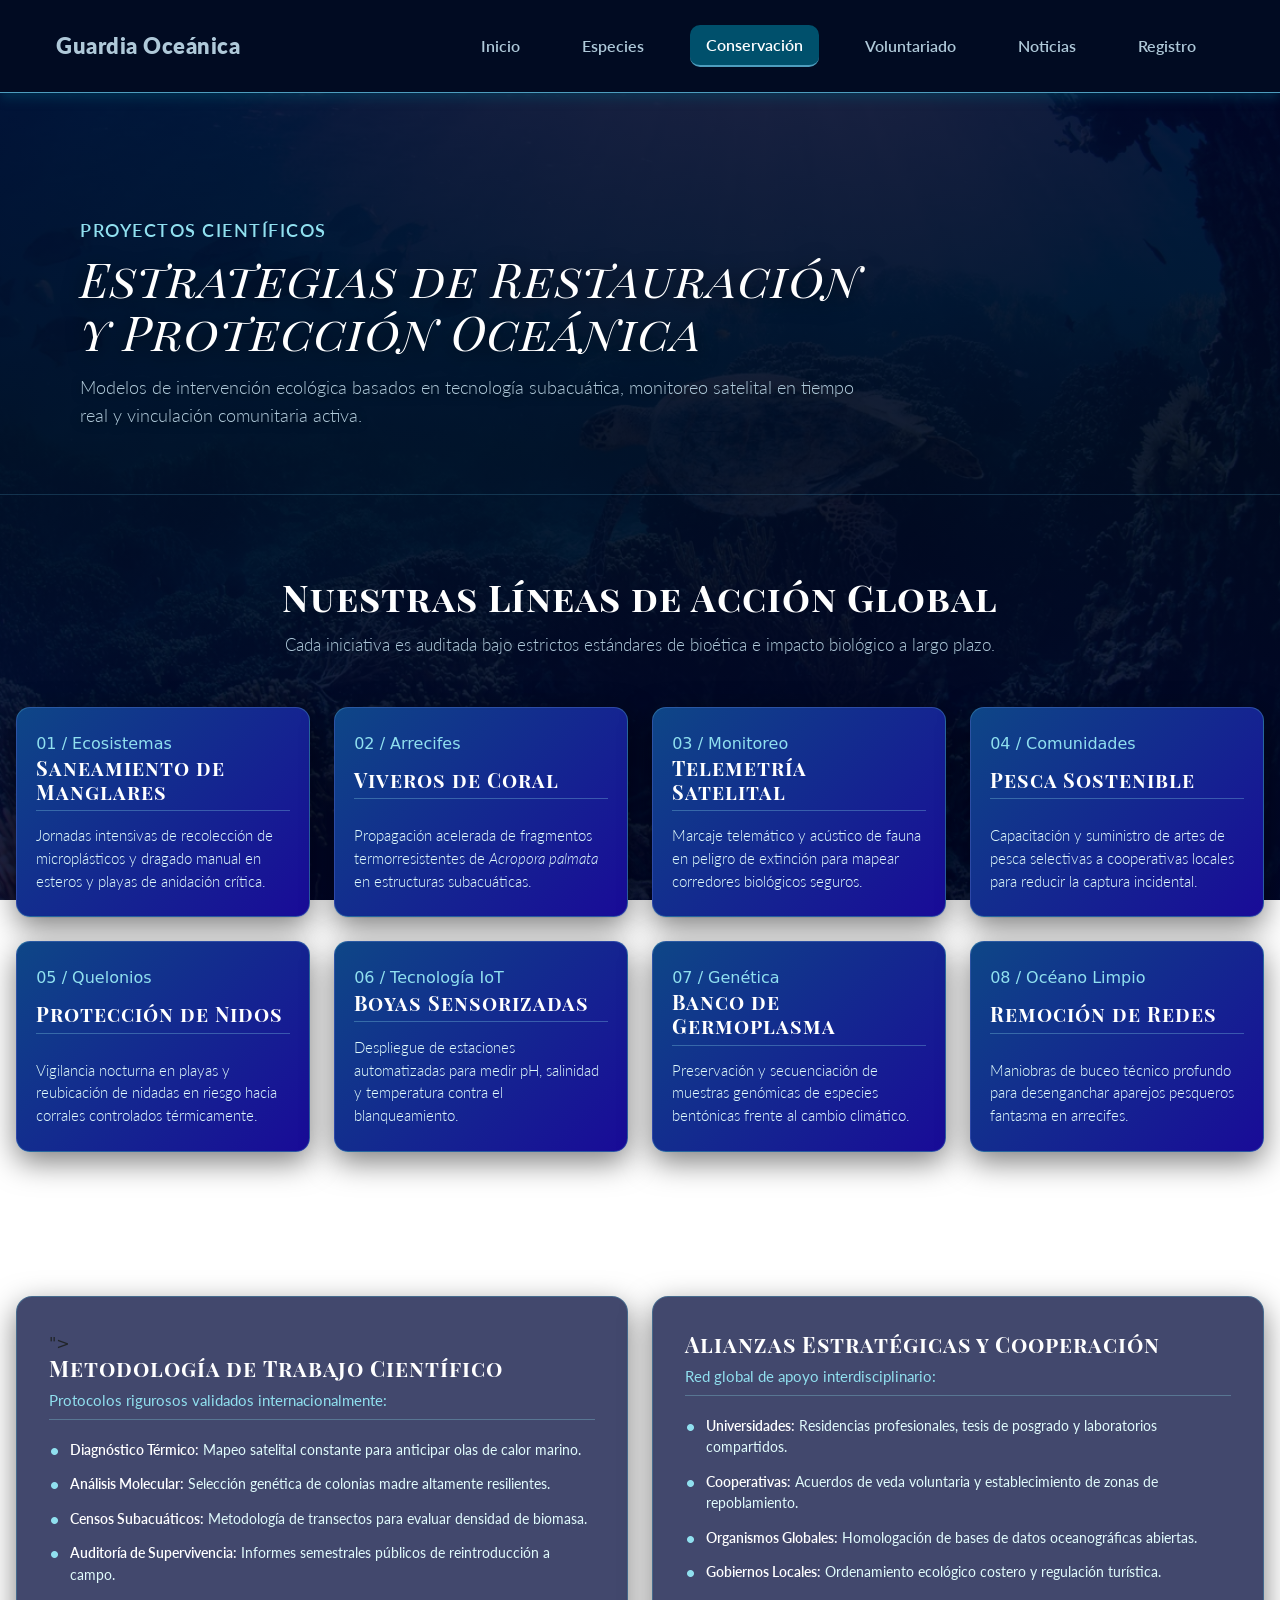
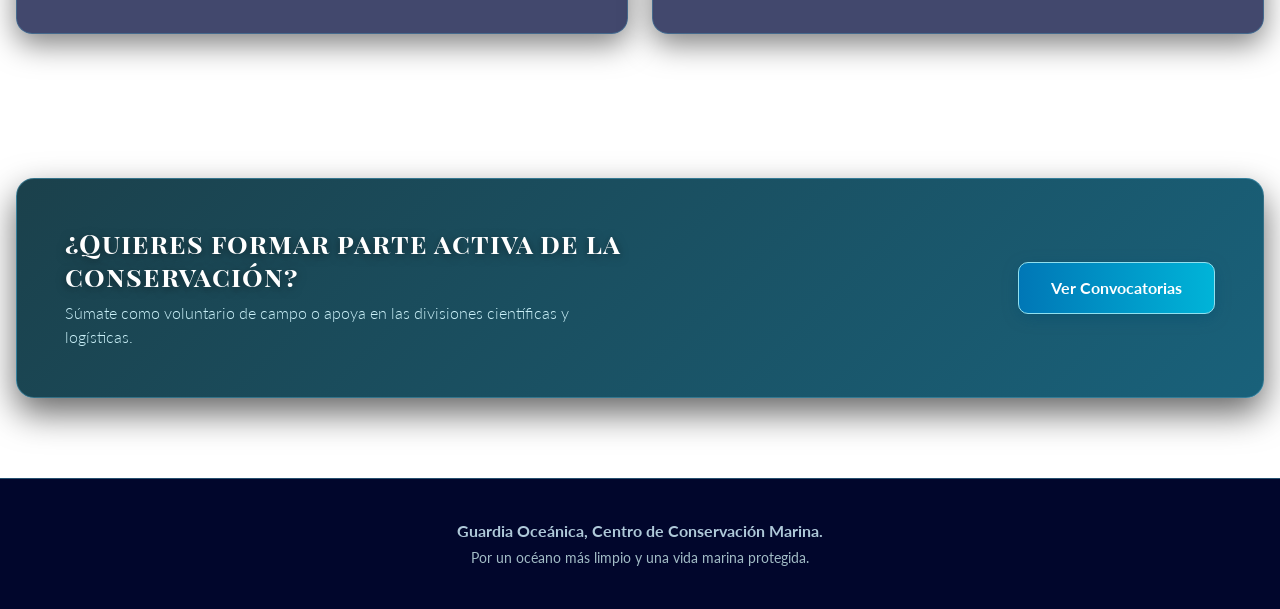
==== commit 87a7c4b5: "se implemento el diseño responsivo y menú hamburguesa para telefono(375) y tablet(768) del index" ====
--- a/conservacion.html
+++ b/conservacion.html
@@ -10,8 +10,8 @@
     </head>
     <body>
 
-        <div class="barra-navegacion">
-            <div class="contenedor-navegacion">
+        <header class="barra-navegacion">
+            <nav class="contenedor-navegacion">
                 <a class="nombre-sitio" href="index.html">
                     Guardia Oceánica
                 </a>
@@ -42,8 +42,8 @@
                         </div>
                     </div>
                 </div>
-            </div>
-        </div>
+            </nav>
+        </header>
 
         <div class="cabecera-pagina">
             <div class="contenedor-cabecera">
@@ -61,7 +61,7 @@
 
         <div class="fondo-pantalla-completa"></div>
 
-        <div class="contenido-principal">
+        <main class="contenido-principal">
             
             <div class="seccion-lineas-accion mb-5">
                 <div class="text-center mb-5">
@@ -218,14 +218,14 @@
                 </div>
             </div>
 
-        </div>
-
-        <div class="pie-pagina">
+        </main>
+
+        <footer class="pie-pagina">
             <div class="container text-center">
                 <p class="nombre-institucion">Guardia Oceánica, Centro de Conservación Marina.</p>
                 <p class="mensaje-conservacion">Por un océano más limpio y una vida marina protegida.</p>
             </div>
-        </div>
+        </footer>
 
         <script src="https://unpkg.com/aos@2.3.1/dist/aos.js"></script>
         <script>
--- a/css/style3.css
+++ b/css/style3.css
@@ -42,9 +42,10 @@
     margin: auto;
     padding: 0.8rem 1rem;
     display: flex;
-    justify-content: center;
+    justify-content: space-between;
     align-items: center;
-    gap: 10rem;
+    flex-wrap: wrap;
+    gap: 1rem;
 }
 
 .nombre-sitio {
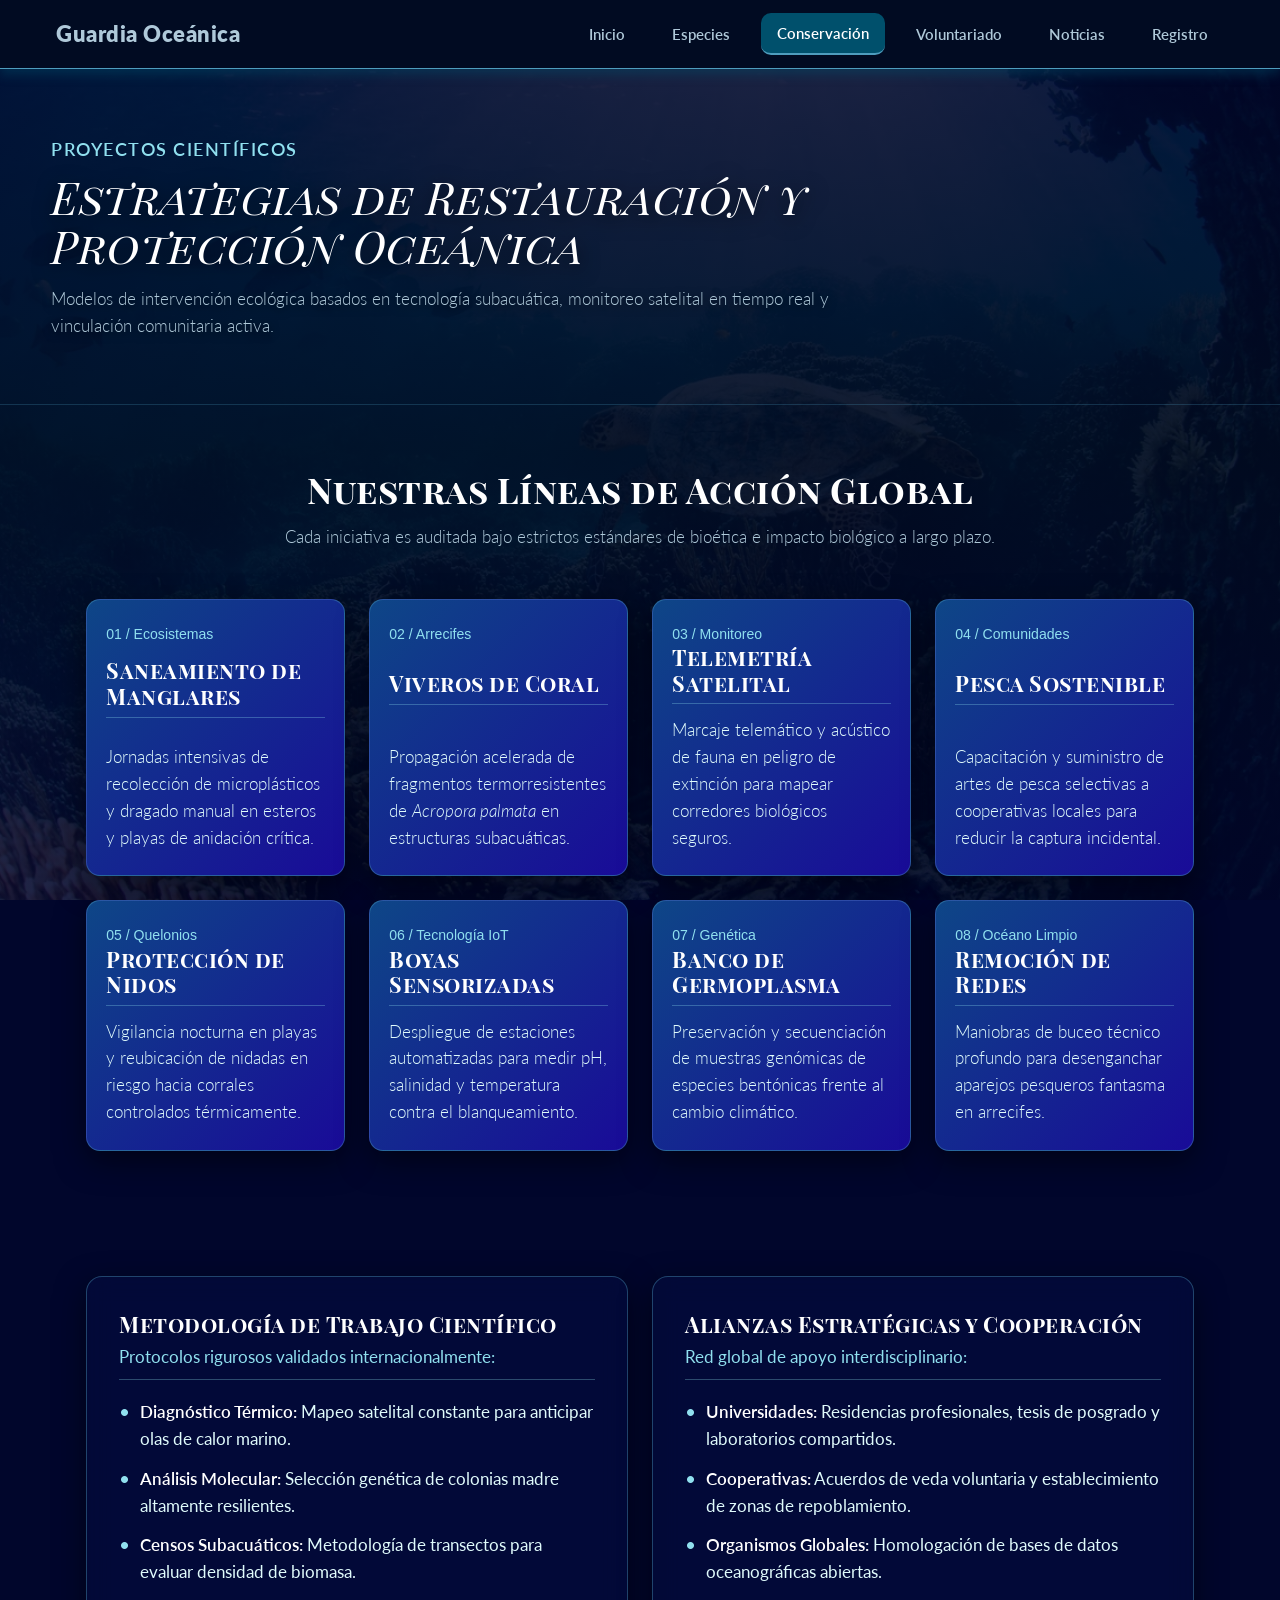
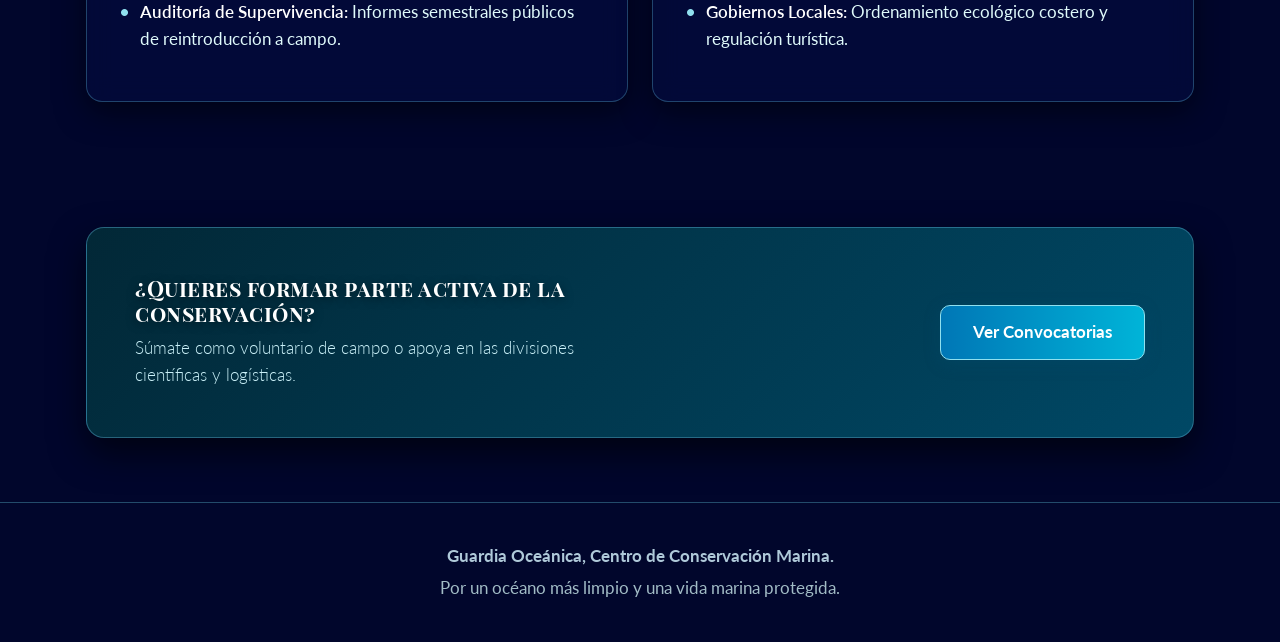
==== commit ba96e5ee: "se implemento el diseño responsivo y menú hamburguesa para telefono(375) y tablet(768) del conservac" ====
--- a/conservacion.html
+++ b/conservacion.html
@@ -4,9 +4,9 @@
         <meta charset="UTF-8">
         <meta name="viewport" content="width=device-width, initial-scale=1">
         <title>Guardia Oceánica | Proyectos de Conservación</title>
+        <link href="https://cdn.jsdelivr.net/npm/bootstrap@5.3.3/dist/css/bootstrap.min.css" rel="stylesheet">
+        <link href="https://unpkg.com/aos@2.3.1/dist/aos.css" rel="stylesheet">
         <link href="css/style3.css" rel="stylesheet">
-        <link href="https://cdn.jsdelivr.net/npm/bootstrap@5.3.8/dist/css/bootstrap.min.css" rel="stylesheet">
-        <link href="https://unpkg.com/aos@2.3.1/dist/aos.css" rel="stylesheet">
     </head>
     <body>
 
@@ -16,36 +16,36 @@
                     Guardia Oceánica
                 </a>
 
-                <div class="boton-abrir-menu">
-                    <span class="icono-menu-navegacion"></span>
-                </div>
+                <button class="boton-abrir-menu" id="btnHamburguesa" type="button" aria-label="Abrir menú de navegación">
+                    &#9776;
+                </button>
 
                 <div class="contenedor-menu-navegacion" id="menuNavegacion">
-                    <div class="lista-menu">
-                        <div class="elemento-menu">
+                    <ul class="lista-menu">
+                        <li class="elemento-menu">
                             <a class="enlace-navegacion" href="index.html">Inicio</a>
-                        </div>
-                        <div class="elemento-menu">
+                        </li>
+                        <li class="elemento-menu">
                             <a class="enlace-navegacion" href="especies.html">Especies</a>
-                        </div>
-                        <div class="elemento-menu">
+                        </li>
+                        <li class="elemento-menu">
                             <a class="enlace-navegacion" href="conservacion.html" aria-current="page">Conservación</a>
-                        </div>
-                        <div class="elemento-menu">
+                        </li>
+                        <li class="elemento-menu">
                             <a class="enlace-navegacion" href="voluntariado.html">Voluntariado</a>
-                        </div>
-                        <div class="elemento-menu">
+                        </li>
+                        <li class="elemento-menu">
                             <a class="enlace-navegacion" href="noticias.html">Noticias</a>
-                        </div>
-                        <div class="elemento-menu">
+                        </li>
+                        <li class="elemento-menu">
                             <a class="enlace-navegacion" href="contacto.html">Registro</a>
-                        </div>
-                    </div>
+                        </li>
+                    </ul>
                 </div>
             </nav>
         </header>
 
-        <div class="cabecera-pagina">
+        <section class="cabecera-pagina">
             <div class="contenedor-cabecera">
                 <span class="subtitulo-cabecera">
                     Proyectos Científicos
@@ -57,13 +57,13 @@
                     Modelos de intervención ecológica basados en tecnología subacuática, monitoreo satelital en tiempo real y vinculación comunitaria activa.
                 </p>
             </div>
-        </div>
+        </section>
 
         <div class="fondo-pantalla-completa"></div>
 
-        <main class="contenido-principal">
+        <main class="contenido-principal container">
             
-            <div class="seccion-lineas-accion mb-5">
+            <section class="seccion-lineas-accion mb-5">
                 <div class="text-center mb-5">
                     <h2 class="titulo-lineas-accion">Nuestras Líneas de Acción Global</h2>
                     <p class="descripcion-lineas-accion">
@@ -74,93 +74,93 @@
                 <div class="row g-4 justify-content-center">
                     
                     <div class="col-12 col-md-6 col-lg-3">
-                        <div class="tarjeta-proyecto-conservacion" data-aos="fade-left">
+                        <article class="tarjeta-proyecto-conservacion" data-aos="fade-up">
                             <div class="ti1-indicador">01 / Ecosistemas</div>
                             <h3 class="titulo-proyecto-conservacion">Saneamiento de Manglares</h3>
                             <p class="descripcion-proyecto-conservacion">
                                 Jornadas intensivas de recolección de microplásticos y dragado manual en esteros y playas de anidación crítica.
                             </p>
-                        </div>
-                    </div>
-
-                    <div class="col-12 col-md-6 col-lg-3">
-                        <div class="tarjeta-proyecto-conservacion" data-aos="fade-left">
+                        </article>
+                    </div>
+
+                    <div class="col-12 col-md-6 col-lg-3">
+                        <article class="tarjeta-proyecto-conservacion" data-aos="fade-up">
                             <div class="ti1-indicador">02 / Arrecifes</div>
                             <h3 class="titulo-proyecto-conservacion">Viveros de Coral</h3>
                             <p class="descripcion-proyecto-conservacion">
                                 Propagación acelerada de fragmentos termorresistentes de <em>Acropora palmata</em> en estructuras subacuáticas.
                             </p>
-                        </div>
-                    </div>
-
-                    <div class="col-12 col-md-6 col-lg-3">
-                        <div class="tarjeta-proyecto-conservacion" data-aos="fade-left">
+                        </article>
+                    </div>
+
+                    <div class="col-12 col-md-6 col-lg-3">
+                        <article class="tarjeta-proyecto-conservacion" data-aos="fade-up">
                             <div class="ti1-indicador">03 / Monitoreo</div>
                             <h3 class="titulo-proyecto-conservacion">Telemetría Satelital</h3>
                             <p class="descripcion-proyecto-conservacion">
                                 Marcaje telemático y acústico de fauna en peligro de extinción para mapear corredores biológicos seguros.
                             </p>
-                        </div>
-                    </div>
-
-                    <div class="col-12 col-md-6 col-lg-3">
-                        <div class="tarjeta-proyecto-conservacion" data-aos="fade-left">
+                        </article>
+                    </div>
+
+                    <div class="col-12 col-md-6 col-lg-3">
+                        <article class="tarjeta-proyecto-conservacion" data-aos="fade-up">
                             <div class="ti1-indicador">04 / Comunidades</div>
                             <h3 class="titulo-proyecto-conservacion">Pesca Sostenible</h3>
                             <p class="descripcion-proyecto-conservacion">
                                 Capacitación y suministro de artes de pesca selectivas a cooperativas locales para reducir la captura incidental.
                             </p>
-                        </div>
-                    </div>
-
-                    <div class="col-12 col-md-6 col-lg-3">
-                        <div class="tarjeta-proyecto-conservacion" data-aos="fade-left">
+                        </article>
+                    </div>
+
+                    <div class="col-12 col-md-6 col-lg-3">
+                        <article class="tarjeta-proyecto-conservacion" data-aos="fade-up">
                             <div class="ti1-indicador">05 / Quelonios</div>
                             <h3 class="titulo-proyecto-conservacion">Protección de Nidos</h3>
                             <p class="descripcion-proyecto-conservacion">
                                 Vigilancia nocturna en playas y reubicación de nidadas en riesgo hacia corrales controlados térmicamente.
                             </p>
-                        </div>
-                    </div>
-
-                    <div class="col-12 col-md-6 col-lg-3">
-                        <div class="tarjeta-proyecto-conservacion" data-aos="fade-left">
+                        </article>
+                    </div>
+
+                    <div class="col-12 col-md-6 col-lg-3">
+                        <article class="tarjeta-proyecto-conservacion" data-aos="fade-up">
                             <div class="ti1-indicador">06 / Tecnología IoT</div>
                             <h3 class="titulo-proyecto-conservacion">Boyas Sensorizadas</h3>
                             <p class="descripcion-proyecto-conservacion">
                                 Despliegue de estaciones automatizadas para medir pH, salinidad y temperatura contra el blanqueamiento.
                             </p>
-                        </div>
-                    </div>
-
-                    <div class="col-12 col-md-6 col-lg-3">
-                        <div class="tarjeta-proyecto-conservacion" data-aos="fade-left">
+                        </article>
+                    </div>
+
+                    <div class="col-12 col-md-6 col-lg-3">
+                        <article class="tarjeta-proyecto-conservacion" data-aos="fade-up">
                             <div class="ti1-indicador">07 / Genética</div>
                             <h3 class="titulo-proyecto-conservacion">Banco de Germoplasma</h3>
                             <p class="descripcion-proyecto-conservacion">
                                 Preservación y secuenciación de muestras genómicas de especies bentónicas frente al cambio climático.
                             </p>
-                        </div>
-                    </div>
-
-                    <div class="col-12 col-md-6 col-lg-3">
-                        <div class="tarjeta-proyecto-conservacion" data-aos="fade-left">
+                        </article>
+                    </div>
+
+                    <div class="col-12 col-md-6 col-lg-3">
+                        <article class="tarjeta-proyecto-conservacion" data-aos="fade-up">
                             <div class="ti1-indicador">08 / Océano Limpio</div>
                             <h3 class="titulo-proyecto-conservacion">Remoción de Redes</h3>
                             <p class="descripcion-proyecto-conservacion">
                                 Maniobras de buceo técnico profundo para desenganchar aparejos pesqueros fantasma en arrecifes.
                             </p>
-                        </div>
-                    </div>
-
-                </div>
-            </div>
-
-            <div class="seccion-metodologia-alianzas mb-5">
+                        </article>
+                    </div>
+
+                </div>
+            </section>
+
+            <section class="seccion-metodologia-alianzas mb-5">
                 <div class="row g-4 justify-content-center">
                     
                     <div class="col-12 col-md-6">
-                        <div class="panel-cientifico" data-aos="fade-right" data-aos-offset="500" data-aos-easing="ease-in-sine">">
+                        <article class="panel-cientifico" data-aos="fade-up">
                             <h3 class="titulo-panel">Metodología de Trabajo Científico</h3>
                             <p class="subtitulo-panel">Protocolos rigurosos validados internacionalmente:</p>
                             
@@ -178,11 +178,11 @@
                                     <strong>Auditoría de Supervivencia:</strong> Informes semestrales públicos de reintroducción a campo.
                                 </li>
                             </ul>
-                        </div>
+                        </article>
                     </div>
 
                     <div class="col-12 col-md-6">
-                        <div class="panel-cientifico" data-aos="fade-right" data-aos-offset="500" data-aos-easing="ease-in-sine">
+                        <article class="panel-cientifico" data-aos="fade-up">
                             <h3 class="titulo-panel">Alianzas Estratégicas y Cooperación</h3>
                             <p class="subtitulo-panel">Red global de apoyo interdisciplinario:</p>
                             
@@ -200,13 +200,13 @@
                                     <strong>Gobiernos Locales:</strong> Ordenamiento ecológico costero y regulación turística.
                                 </li>
                             </ul>
-                        </div>
-                    </div>
-
-                </div>
-            </div>
-
-            <div class="sec-vol">
+                        </article>
+                    </div>
+
+                </div>
+            </section>
+
+            <section class="sec-vol">
                 <div class="row align-items-center">
                     <div class="col-12 col-md-6">
                         <h3 class="titulo-vol">¿Quieres formar parte activa de la conservación?</h3>
@@ -216,7 +216,7 @@
                         <a href="voluntariado.html" class="btn-cta-pro">Ver Convocatorias</a>
                     </div>
                 </div>
-            </div>
+            </section>
 
         </main>
 
@@ -227,9 +227,21 @@
             </div>
         </footer>
 
+        <script src="https://cdn.jsdelivr.net/npm/bootstrap@5.3.3/dist/js/bootstrap.bundle.min.js"></script>
         <script src="https://unpkg.com/aos@2.3.1/dist/aos.js"></script>
         <script>
-        AOS.init();
+            AOS.init({
+                once: true
+            });
+
+            const btnHamburguesa = document.getElementById("btnHamburguesa");
+            const menuNavegacion = document.getElementById("menuNavegacion");
+
+            if (btnHamburguesa && menuNavegacion) {
+                btnHamburguesa.addEventListener("click", function () {
+                    menuNavegacion.classList.toggle("activo");
+                });
+            }
         </script>
     </body>
 </html>
--- a/css/style3.css
+++ b/css/style3.css
@@ -1,19 +1,25 @@
 @import url('https://fonts.googleapis.com/css2?family=Lato:ital,wght@0,100;0,300;0,400;0,700;0,900;1,100;1,300;1,400;1,700;1,900&family=Playfair+Display+SC:ital,wght@0,400;0,700;0,900;1,400;1,700;1,900&display=swap');
 
 :root {
-    --azul-abisal: #022C38;
-    --azul-oceano: #00506C;
-    --azul-cian: #4E9DBE;
-    --azul-hielo: #AFC9D9;
-    --gris-azulado: #A2BCC6;
-    --blanco: #FFFFFF;
+    --azul-abisal:       #022C38;
+    --azul-oceano:       #00506C;
+    --azul-cian:         #4E9DBE;
+    --azul-hielo:        #AFC9D9;
+    --gris-azulado:      #A2BCC6;
+    --blanco:            #FFFFFF;
     --fondo-pagina-oscu: #01062C;
-    --fuente-titulos: 'Playfair Display SC', serif;
-    --fuente-principal: 'Lato', sans-serif;
+    --fuente-titulos:    'Playfair Display SC', serif;
+    --fuente-principal:  'Lato', sans-serif;
 }
 
 * {
     box-sizing: border-box;
+}
+
+img {
+    max-width: 100%;
+    height: auto;
+    object-fit: cover;
 }
 
 body {
@@ -21,6 +27,36 @@
     color: var(--blanco);
     margin: 0;
     padding: 0;
+    font-family: var(--fuente-principal);
+    overflow-x: hidden;
+}
+
+h1, h2, h3, h4, h5, h6 {
+    font-family: var(--fuente-titulos);
+    letter-spacing: 0.5px;
+}
+
+h1 {
+    font-size: clamp(1.6rem, 4vw, 2.8rem);
+    line-height: 1.2;
+}
+
+h2 {
+    font-size: clamp(1.3rem, 3.2vw, 2.2rem);
+}
+
+h3 {
+    font-size: clamp(1.1rem, 2.5vw, 1.35rem);
+}
+
+h4 {
+    font-size: clamp(1rem, 2.2vw, 1.2rem);
+}
+
+p, span, a, button, label, li {
+    font-family: var(--fuente-principal);
+    font-size: clamp(0.88rem, 1.8vw, 1.05rem);
+    line-height: 1.6;
 }
 
 .barra-navegacion {
@@ -33,7 +69,7 @@
     backdrop-filter: blur(10px);
     -webkit-backdrop-filter: blur(10px);
     border-bottom: 1px solid #4E9DBE;
-    box-shadow: 0 6px 10px #00506c66;
+    box-shadow: 0 6px 10px rgba(0, 80, 108, 0.4);
 }
 
 .contenedor-navegacion {
@@ -44,18 +80,14 @@
     display: flex;
     justify-content: space-between;
     align-items: center;
-    flex-wrap: wrap;
-    gap: 1rem;
 }
 
 .nombre-sitio {
     color: #AFC9D9;
-    font-size: 1.4rem;
+    font-size: clamp(1.1rem, 2vw, 1.4rem);
     font-weight: 750;
     text-decoration: none;
     letter-spacing: 0.5px;
-    display: flex;
-    align-items: center;
     white-space: nowrap;
 }
 
@@ -63,27 +95,24 @@
     list-style: none !important;
     display: flex;
     align-items: center;
-    gap: 30px;
-    margin: 7px;
-    padding: 5px;
+    gap: clamp(8px, 1.5vw, 15px);
+    margin: 0;
+    padding: 0;
 }
 
 .enlace-navegacion {
     color: #AFC9D9;
     text-decoration: none;
-    font-size: 1rem;
+    font-size: clamp(0.82rem, 1.2vw, 1rem);
     font-weight: 600;
     padding: 0.5rem 1rem;
     border-radius: 10px;
     transition: all 0.3s ease;
     white-space: nowrap;
     display: block;
-    position: relative;
-    z-index: 10;
-}
-
-.enlace-navegacion:hover, 
-.enlace-navegacion[aria-current="page"] {
+}
+
+.enlace-navegacion:hover, .enlace-navegacion[aria-current="page"] {
     background-color: #00506C;
     color: #FFFFFF;
     border-bottom: 2px solid #4E9DBE;
@@ -91,32 +120,25 @@
 }
 
 .boton-abrir-menu {
-    display: none !important;
-}
-
-h1, h2, h3, h4, h5, h6 {
-    font-family: var(--fuente-titulos);
-    letter-spacing: 1px;
-}
-
-p, span, a, button, label, li {
-    font-family: var(--fuente-principal);
-}
-
-.encabezado-pagina {
-    padding-top: 100px;
+    display: none;
+    background: transparent;
+    border: none;
+    color: var(--azul-hielo);
+    font-size: 1.8rem;
+    cursor: pointer;
+    padding: 0 0.5rem;
 }
 
 .cabecera-pagina {
     background: transparent;
-    min-height: 55vh;
+    min-height: 45vh;
     display: flex;
     flex-direction: column;
     justify-content: flex-end;
     align-items: flex-start;
-    padding: 8rem 5rem 4rem 5rem;
-    position: relative;
-    border-bottom: 1px solid #4e9dbe40;
+    padding: clamp(6rem, 12vw, 8rem) clamp(1rem, 4vw, 5rem) clamp(2rem, 5vw, 4rem) clamp(1rem, 4vw, 5rem);
+    position: relative;
+    border-bottom: 1px solid rgba(78, 157, 190, 0.25);
 }
 
 .contenedor-cabecera {
@@ -125,7 +147,7 @@
 
 .subtitulo-cabecera {
     display: block;
-    font-size: 1.1rem;
+    font-size: clamp(0.85rem, 1.5vw, 1.1rem);
     color: #90e0ef;
     margin-bottom: 0.5rem;
     font-weight: 600;
@@ -134,21 +156,18 @@
 }
 
 .titulo-pagina {
-    font-size: 3rem;
     font-weight: 400;
     font-style: italic;
     color: #FFFFFF;
     margin-bottom: 1rem;
     line-height: 1.1;
-    text-shadow: 0 4px 20px #000000b3;
+    text-shadow: 0 4px 20px rgba(0, 0, 0, 0.7);
 }
 
 .descripcion-pagina {
-    font-size: 1.1rem;
     color: var(--azul-hielo);
-    line-height: 1.6;
     font-weight: 300;
-    text-shadow: 0 2px 10px #000000b3;
+    text-shadow: 0 2px 10px rgba(0, 0, 0, 0.7);
     margin: 0;
 }
 
@@ -160,7 +179,7 @@
     height: 100vh;
     z-index: -1;
     background: 
-        linear-gradient(180deg, #01062ce0 0%, #010b22ea 50%, #01062ce0 100%),
+        linear-gradient(180deg, rgba(1, 6, 44, 0.88) 0%, rgba(1, 11, 34, 0.92) 50%, rgba(1, 6, 44, 0.88) 100%),
         url('../img/oceano.webp');
     background-size: cover;
     background-position: center;
@@ -170,10 +189,10 @@
 .contenido-principal {
     position: relative;
     z-index: 1;
-    padding: 5rem 1rem;
+    padding: clamp(2.5rem, 5vw, 5rem) 1rem;
     display: flex;
     flex-direction: column;
-    gap: 6rem;
+    gap: clamp(3rem, 6vw, 6rem);
 }
 
 .seccion-lineas-accion {
@@ -183,18 +202,15 @@
 .titulo-lineas-accion {
     text-align: center;
     color: #FFFFFF;
-    font-size: 2.3rem;
     font-weight: 700;
     margin-bottom: 0.8rem;
 }
 
 .descripcion-lineas-accion {
     color: var(--azul-hielo);
-    font-size: 1.05rem;
     text-align: center;
     max-width: 800px;
-    margin: 0 auto 3rem auto;
-    line-height: 1.6;
+    margin: 0 auto 2.5rem auto;
     font-weight: 300;
 }
 
@@ -202,11 +218,11 @@
     background: linear-gradient(135deg, #0e4687 0%, #190b98 100%);
     backdrop-filter: blur(12px);
     -webkit-backdrop-filter: blur(12px);
-    border: 1px solid #4e9dbe66;
+    border: 1px solid rgba(78, 157, 190, 0.4);
     border-radius: 14px;
-    padding: 1.5rem 1.2rem;
+    padding: clamp(1.2rem, 2.5vw, 1.5rem) clamp(1rem, 2vw, 1.2rem);
     height: 100%;
-    box-shadow: 0 10px 30px #00000080;
+    box-shadow: 0 10px 30px rgba(0, 0, 0, 0.5);
     transition: all 0.35s ease;
     display: flex;
     flex-direction: column;
@@ -225,22 +241,20 @@
 .ti1-indicador {
     color: #90e0ef;
     font-weight: 500;
+    font-size: clamp(0.8rem, 1.4vw, 0.88rem);
 }
 
 .titulo-proyecto-conservacion {
     color: #FFFFFF;
-    font-size: 1.25rem;
     font-weight: 650;
     margin-bottom: 0.8rem;
-    border-bottom: 1.5px solid #90e0ef4d;
+    border-bottom: 1.5px solid rgba(144, 224, 239, 0.3);
     padding-bottom: 0.4rem;
     text-align: left;
 }
 
 .descripcion-proyecto-conservacion {
     color: #e0fbfc;
-    font-size: 0.92rem;
-    line-height: 1.55;
     margin: 0;
     font-weight: 300;
     text-align: left;
@@ -251,14 +265,14 @@
 }
 
 .panel-cientifico {
-    background-color: #030b3dbf;
+    background-color: rgba(3, 11, 61, 0.75);
     backdrop-filter: blur(12px);
     -webkit-backdrop-filter: blur(12px);
-    border: 1px solid #4e9dbe66;
+    border: 1px solid rgba(78, 157, 190, 0.4);
     border-radius: 16px;
-    padding: 2.2rem 2rem;
+    padding: clamp(1.5rem, 3vw, 2.2rem) clamp(1.2rem, 2.5vw, 2rem);
     height: 100%;
-    box-shadow: 0 10px 30px #00000080;
+    box-shadow: 0 10px 30px rgba(0, 0, 0, 0.5);
     position: relative;
     overflow: hidden;
     transition: all 0.3s ease;
@@ -266,22 +280,20 @@
 
 .panel-cientifico:hover {
     border-color: #90e0ef;
-    box-shadow: 0 15px 35px #00b4d833;
+    box-shadow: 0 15px 35px rgba(0, 180, 216, 0.2);
 }
 
 .titulo-panel {
     color: #FFFFFF;
-    font-size: 1.35rem;
     font-weight: 700;
     margin-bottom: 0.4rem;
 }
 
 .subtitulo-panel {
     color: #90e0ef;
-    font-size: 0.92rem;
     margin-bottom: 1.2rem;
     font-weight: 400;
-    border-bottom: 1px solid #90e0ef4d;
+    border-bottom: 1px solid rgba(144, 224, 239, 0.3);
     padding-bottom: 0.5rem;
 }
 
@@ -293,8 +305,6 @@
 
 .lista-detallada li {
     color: #e0fbfc;
-    font-size: 0.9rem;
-    line-height: 1.5;
     margin-bottom: 0.8rem;
     position: relative;
     padding-left: 1.3rem;
@@ -315,27 +325,25 @@
 }
 
 .sec-vol {
-    background: linear-gradient(135deg, #022c38e6 0%, #00506ce6 100%);
+    background: linear-gradient(135deg, rgba(2, 44, 56, 0.9) 0%, rgba(0, 80, 108, 0.9) 100%);
     backdrop-filter: blur(16px);
     -webkit-backdrop-filter: blur(16px);
-    border: 1px solid #4e9dbe80;
+    border: 1px solid rgba(78, 157, 190, 0.5);
     border-radius: 18px;
-    padding: 3rem;
+    padding: clamp(1.5rem, 4vw, 3rem);
     width: 100%;
-    box-shadow: 0 15px 35px #00000099;
+    box-shadow: 0 15px 35px rgba(0, 0, 0, 0.6);
 }
 
 .titulo-vol {
     color: #FFFFFF;
-    font-size: 1.7rem;
     font-weight: 700;
     margin-bottom: 0.5rem;
-    text-shadow: 0 2px 10px #00000080;
+    text-shadow: 0 2px 10px rgba(0, 0, 0, 0.5);
 }
 
 .texto-vol {
     color: #caf0f8;
-    font-size: 1rem;
     font-weight: 300;
     margin: 0;
 }
@@ -350,21 +358,21 @@
     border-radius: 10px;
     border: 1px solid #90e0ef;
     transition: all 0.3s ease;
-    box-shadow: 0 4px 15px #004a6c6e;
+    box-shadow: 0 4px 15px rgba(0, 74, 108, 0.4);
 }
 
 .btn-cta-pro:hover {
     background: linear-gradient(90deg, #00b4d8 0%, #0077b6 100%);
     transform: translateY(-3px);
-    box-shadow: 0 6px 20px #0380c9b3;
+    box-shadow: 0 6px 20px rgba(3, 128, 201, 0.7);
     color: #FFFFFF;
 }
 
 .pie-pagina {
     background-color: var(--fondo-pagina-oscu);
     color: var(--gris-azulado);
-    border-top: 1px solid #40849f93;
-    padding: 2.5rem 1rem;
+    border-top: 1px solid rgba(64, 132, 159, 0.55);
+    padding: clamp(2rem, 4vw, 2.5rem) 1rem;
     text-align: center;
     position: relative;
     z-index: 1;
@@ -378,5 +386,57 @@
 
 .mensaje-conservacion {
     margin: 0;
-    font-size: 0.9rem;
+}
+
+@media (max-width: 768px) {
+    .boton-abrir-menu {
+        display: block;
+    }
+
+    .contenedor-menu-navegacion {
+        display: none;
+        width: 100%;
+        background-color: #010b22;
+        padding: 1rem 0;
+        border-top: 1px solid rgba(78, 157, 190, 0.3);
+    }
+
+    .contenedor-menu-navegacion.activo {
+        display: block;
+    }
+
+    .lista-menu {
+        flex-direction: column;
+        align-items: center;
+        gap: 10px;
+        width: 100%;
+    }
+
+    .enlace-navegacion {
+        width: 100%;
+        text-align: center;
+        padding: 0.6rem 1rem;
+    }
+
+    .cabecera-pagina {
+        padding: 7rem 1.2rem 2.5rem 1.2rem;
+    }
+}
+
+@media (max-width: 375px) {
+    .contenedor-navegacion {
+        padding: 0.5rem;
+    }
+
+    .nombre-sitio {
+        font-size: 1.05rem;
+    }
+
+    .cabecera-pagina {
+        padding: 6.5rem 1rem 2rem 1rem;
+    }
+
+    .sec-vol {
+        padding: 1.2rem 1rem;
+    }
 }
